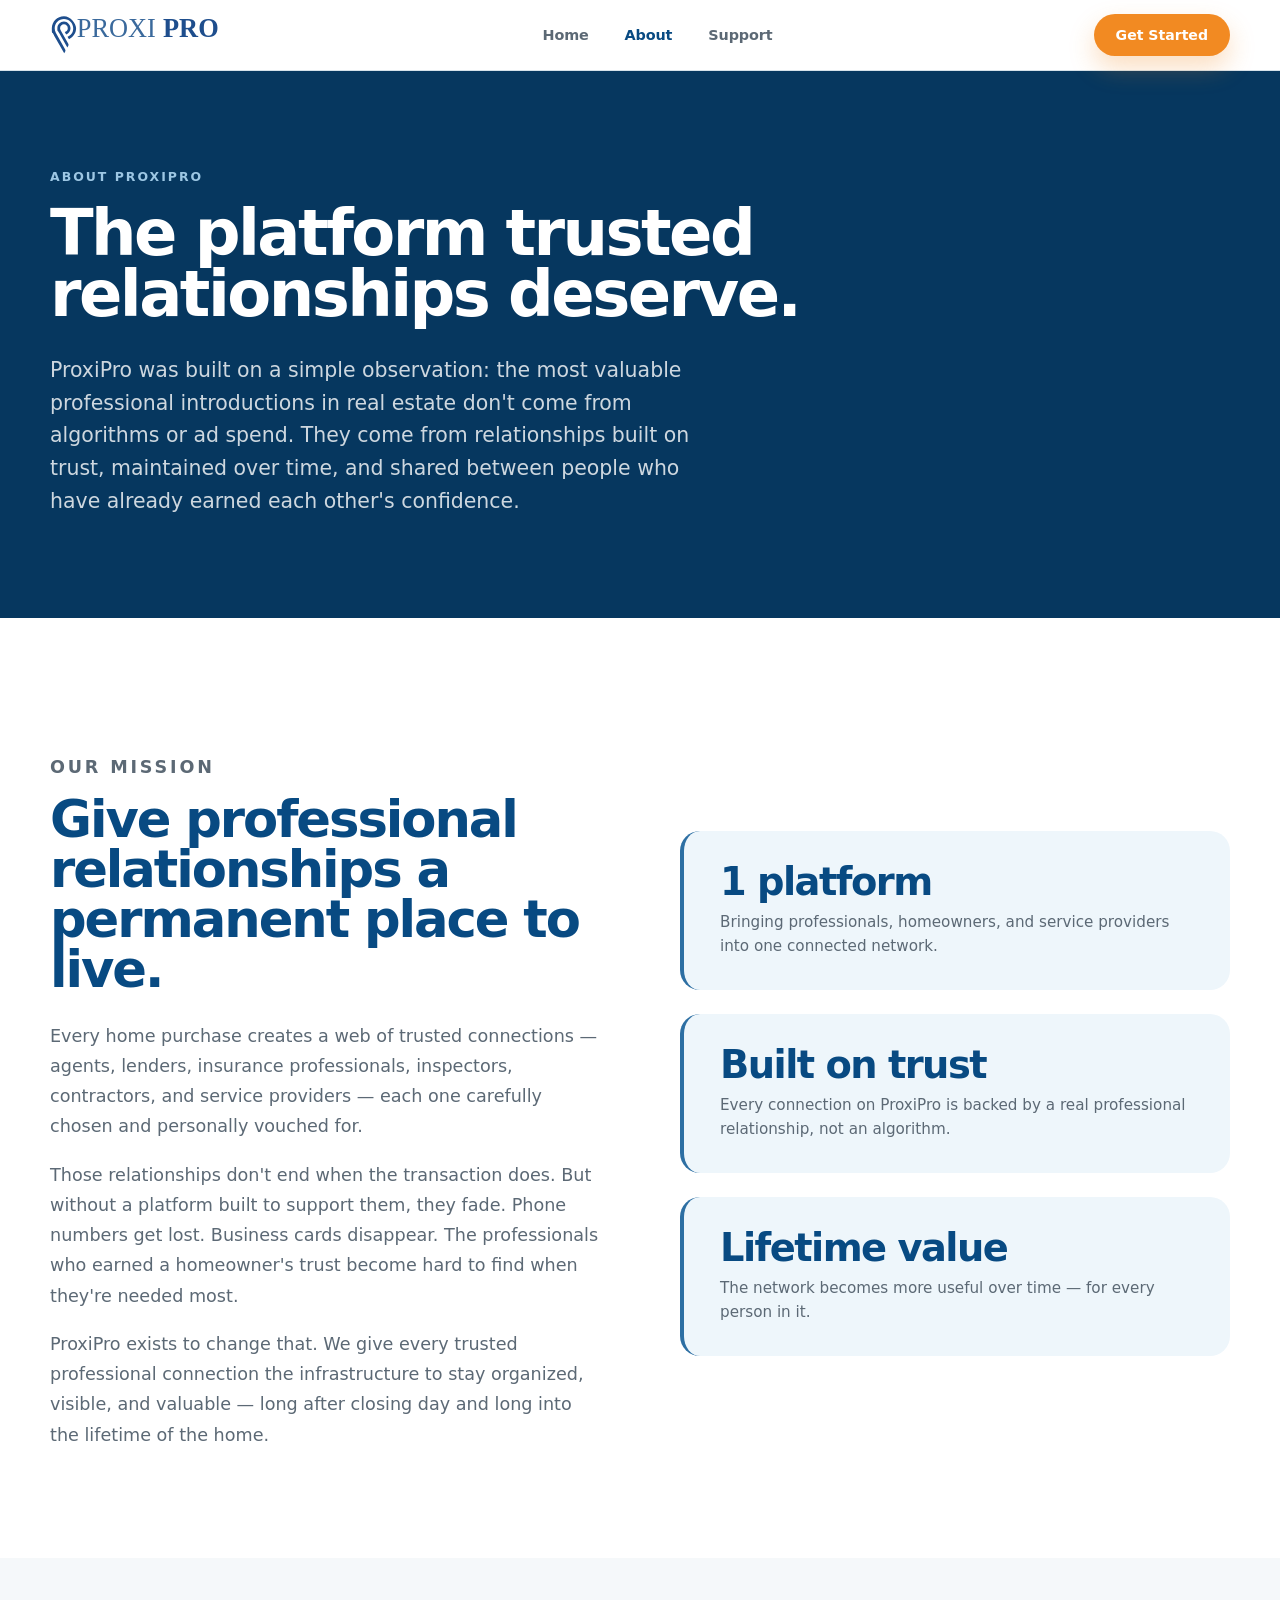
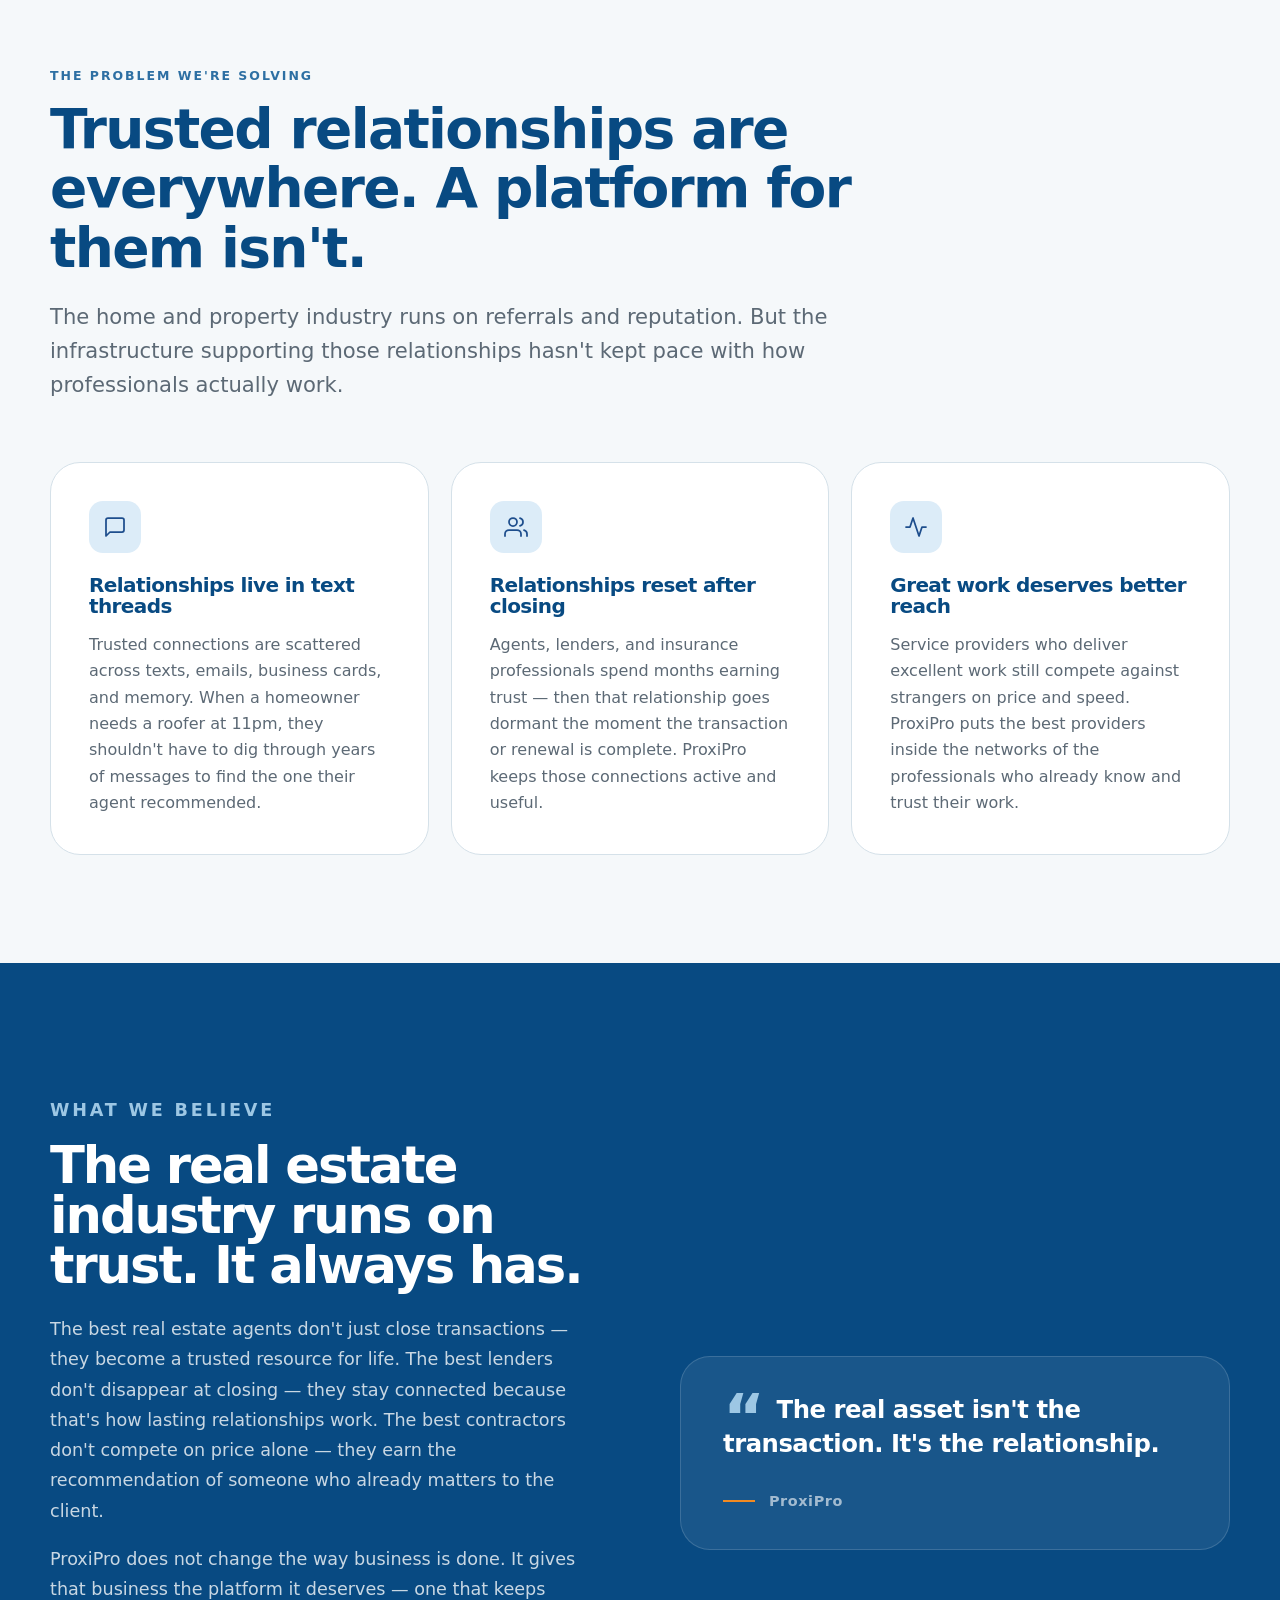
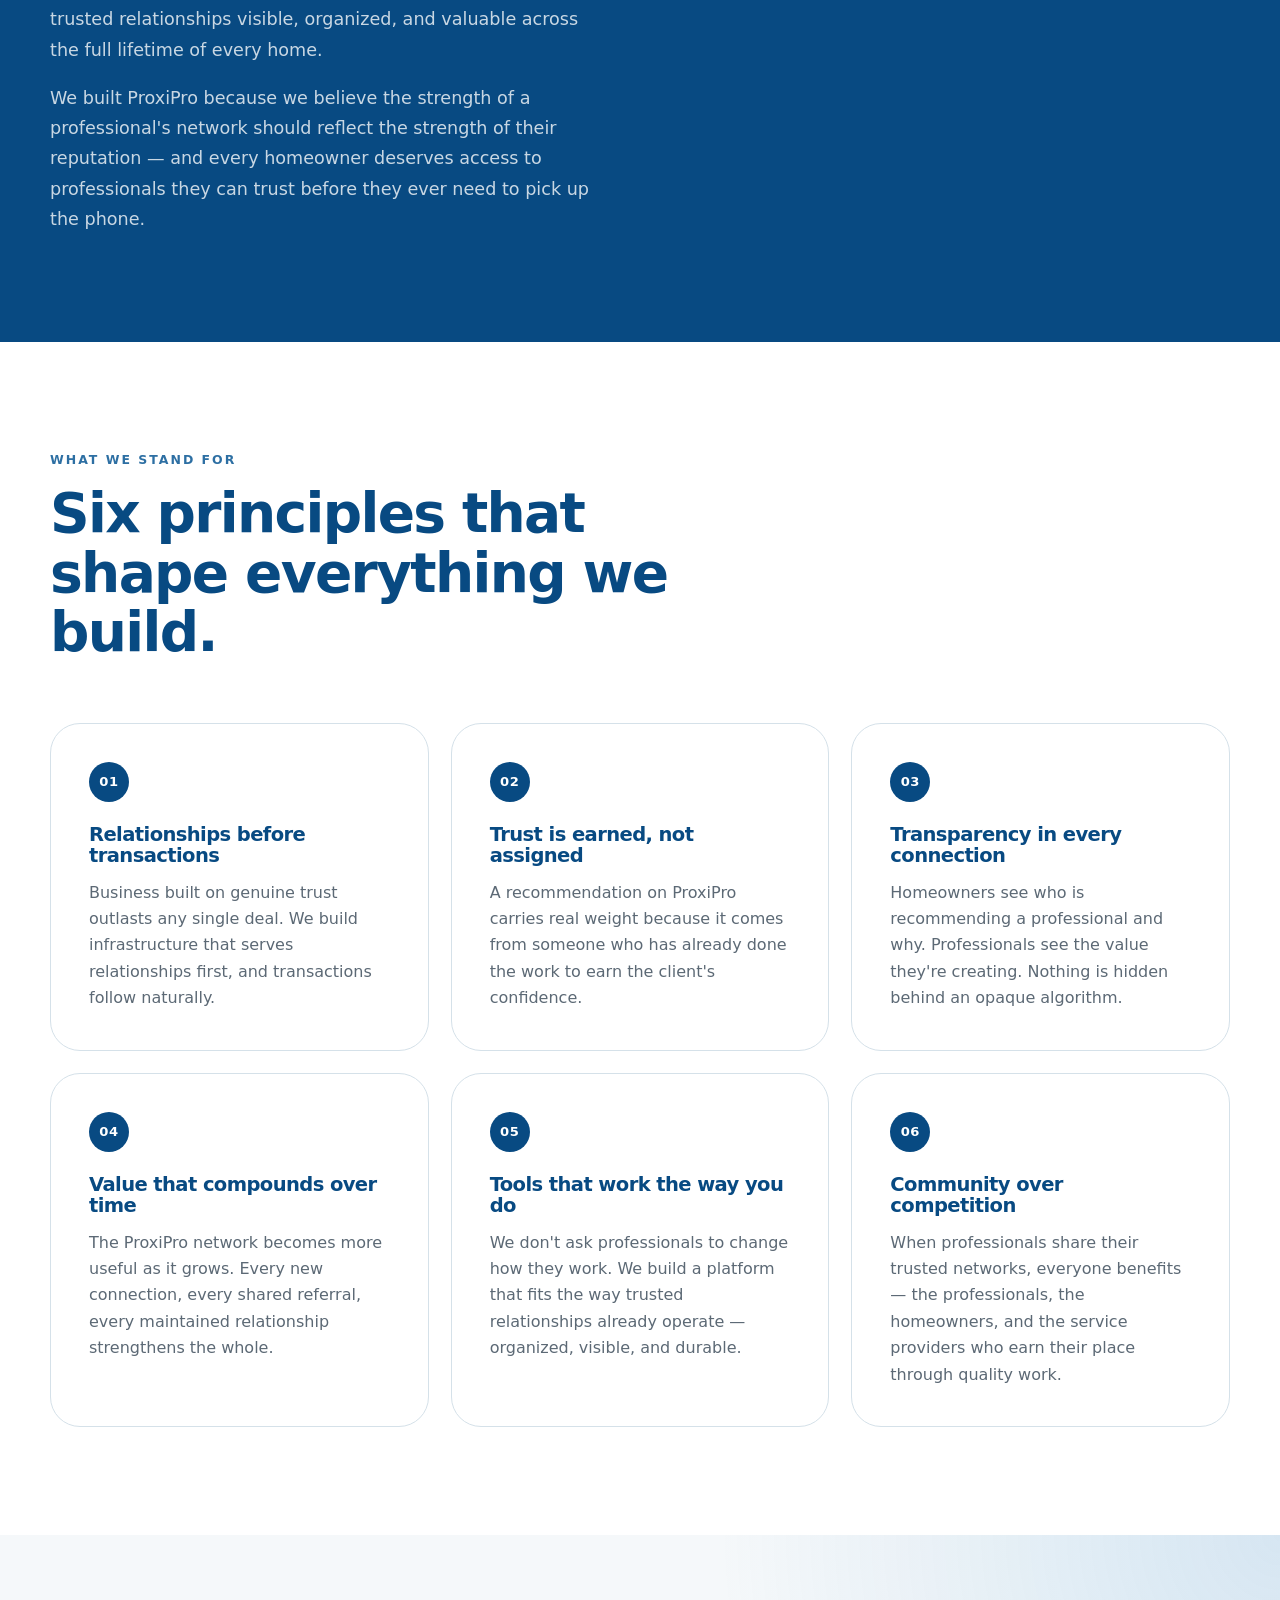
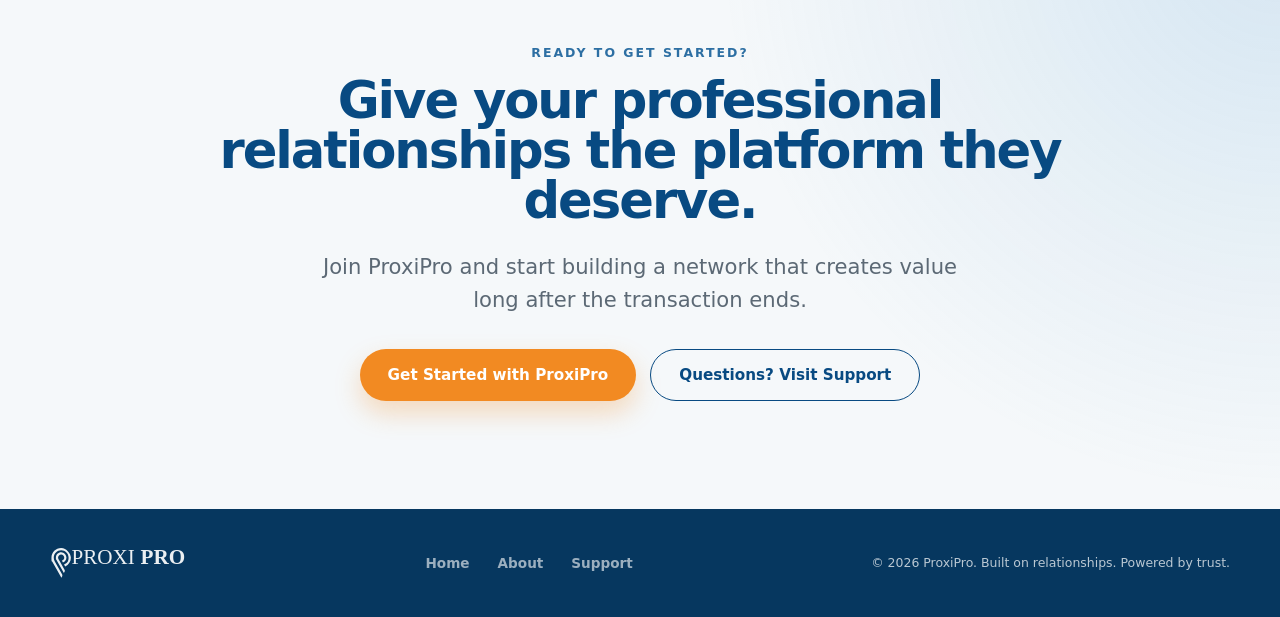
==== about.html @ 57b40416 "Fix images, icons, logo, and false attribution - Remove object-fit:contain — all screenshots now dis" ====
<!doctype html>
<html lang="en">
<head>
  <meta charset="utf-8">
  <meta name="viewport" content="width=device-width, initial-scale=1">
  <meta name="description" content="Learn about ProxiPro — who we are, why we built it, and what we believe about the way business grows through trusted relationships.">
  <title>About ProxiPro — Built on Relationships. Powered by Trust.</title>
  <link rel="stylesheet" href="styles.css">
  <style>
    /* ── About Hero ── */
    .about-hero {
      padding: 96px 0 100px;
      background: var(--navy-deep);
      color: #fff;
    }

    .about-hero .eyebrow { color: #9dc7e4; }

    .about-hero h1 {
      font-size: clamp(3rem, 5vw, 5.2rem);
      letter-spacing: -.04em;
      line-height: .96;
      max-width: 820px;
      margin-top: 16px;
    }

    .about-hero .lead {
      max-width: 680px;
      margin-top: 28px;
      color: rgba(255,255,255,.80);
      font-size: clamp(1.08rem, 1.7vw, 1.28rem);
    }

    /* ── Mission ── */
    .mission {
      padding: 108px 0;
      background: #fff;
    }

    .mission-grid {
      display: grid;
      grid-template-columns: 1fr 1fr;
      gap: 80px;
      align-items: center;
    }

    .mission-copy h2 {
      font-size: clamp(2.4rem, 4vw, 4rem);
      letter-spacing: -.04em;
      line-height: .98;
      color: var(--navy);
    }

    .mission-copy p {
      margin-top: 26px;
      color: var(--muted);
      font-size: 1.1rem;
      line-height: 1.72;
    }

    .mission-copy p + p { margin-top: 18px; }

    .mission-stats {
      display: grid;
      gap: 24px;
      padding-top: 12px;
    }

    .stat-card {
      padding: 32px 36px;
      border-radius: var(--radius-lg);
      background: var(--ice);
      border-left: 4px solid var(--blue);
    }

    .stat-card strong {
      display: block;
      font-size: clamp(2rem, 3vw, 2.8rem);
      font-weight: 900;
      letter-spacing: -.04em;
      color: var(--navy);
      line-height: 1;
    }

    .stat-card p {
      margin-top: 8px;
      color: var(--muted);
      font-size: 0.95rem;
    }

    /* ── Problem ── */
    .problem {
      padding: 108px 0;
      background: #f5f8fa;
    }

    .problem-heading {
      max-width: 860px;
      margin-bottom: 60px;
    }

    .problem-heading h2 {
      margin-top: 14px;
      color: var(--navy);
    }

    .problem-heading .lead { margin-top: 22px; }

    .problem-grid {
      display: grid;
      grid-template-columns: repeat(3, 1fr);
      gap: 22px;
    }

    .problem-card {
      padding: 38px;
      border-radius: var(--radius-xl);
      background: #fff;
      border: 1px solid var(--line);
    }

    .problem-icon {
      width: 52px;
      height: 52px;
      border-radius: 14px;
      background: var(--blue-soft);
      display: flex;
      align-items: center;
      justify-content: center;
      margin-bottom: 22px;
    }

    .problem-card h3 {
      font-size: 1.25rem;
      color: var(--navy);
    }

    .problem-card p {
      margin-top: 14px;
      color: var(--muted);
      font-size: 1rem;
      line-height: 1.65;
    }

    /* ── Story ── */
    .story {
      padding: 108px 0;
      background: var(--navy);
      color: #fff;
    }

    .story .eyebrow { color: #9dc7e4; }

    .story-grid {
      display: grid;
      grid-template-columns: 1fr 1fr;
      gap: 80px;
      align-items: center;
    }

    .story-copy h2 {
      font-size: clamp(2.4rem, 4vw, 4rem);
      letter-spacing: -.04em;
      line-height: .98;
      margin-top: 14px;
    }

    .story-copy p {
      margin-top: 24px;
      color: rgba(255,255,255,.78);
      font-size: 1.1rem;
      line-height: 1.72;
    }

    .story-copy p + p { margin-top: 18px; }

    .story-pullquote {
      padding: 36px 42px;
      border-radius: var(--radius-xl);
      background: rgba(255,255,255,.07);
      border: 1px solid rgba(255,255,255,.15);
    }

    .story-pullquote blockquote {
      margin: 0;
      font-size: clamp(1.2rem, 1.9vw, 1.55rem);
      font-weight: 700;
      line-height: 1.42;
      letter-spacing: -.02em;
      color: #fff;
    }

    .story-pullquote blockquote::before {
      content: "\201C";
      font-size: 4rem;
      line-height: 0;
      vertical-align: -1.4rem;
      color: #9dc7e4;
      margin-right: 4px;
    }

    .story-source {
      display: flex;
      align-items: center;
      gap: 14px;
      margin-top: 28px;
    }

    .story-source-line {
      width: 32px;
      height: 2px;
      background: var(--orange);
      flex-shrink: 0;
    }

    .story-source span {
      font-size: 0.9rem;
      font-weight: 700;
      color: rgba(255,255,255,.6);
      letter-spacing: .04em;
    }

    /* ── Values ── */
    .values {
      padding: 108px 0;
    }

    .values-heading {
      max-width: 700px;
      margin-bottom: 60px;
    }

    .values-heading h2 { margin-top: 14px; color: var(--navy); }

    .values-grid {
      display: grid;
      grid-template-columns: repeat(3, 1fr);
      gap: 22px;
    }

    .value-card {
      padding: 38px;
      border-radius: var(--radius-xl);
      border: 1px solid var(--line);
    }

    .value-number {
      display: inline-flex;
      align-items: center;
      justify-content: center;
      width: 40px;
      height: 40px;
      border-radius: 50%;
      background: var(--navy);
      color: #fff;
      font-size: 0.82rem;
      font-weight: 900;
      letter-spacing: .04em;
      margin-bottom: 22px;
    }

    .value-card h3 {
      font-size: 1.22rem;
      color: var(--navy);
    }

    .value-card p {
      margin-top: 14px;
      color: var(--muted);
      font-size: 1rem;
      line-height: 1.65;
    }

    /* ── Final CTA ── */
    .about-cta {
      padding: 108px 0;
      text-align: center;
      background:
        radial-gradient(circle at top right, rgba(73,149,205,.18), transparent 40%),
        #f5f8fa;
    }

    .about-cta h2 {
      max-width: 900px;
      margin-inline: auto;
      color: var(--navy);
      font-size: clamp(2.6rem, 4vw, 4rem);
      letter-spacing: -.04em;
      line-height: .98;
    }

    .about-cta .lead {
      max-width: 660px;
      margin: 24px auto 0;
    }

    .about-cta .hero-actions { justify-content: center; margin-top: 32px; }

    /* ── Responsive ── */
    @media (max-width: 860px) {
      .mission-grid { grid-template-columns: 1fr; gap: 50px; }
      .story-grid { grid-template-columns: 1fr; gap: 50px; }
      .problem-grid { grid-template-columns: 1fr; }
      .values-grid { grid-template-columns: 1fr 1fr; }
    }

    @media (max-width: 640px) {
      .about-hero { padding: 64px 0 72px; }
      .mission { padding: 64px 0; }
      .problem { padding: 64px 0; }
      .story { padding: 64px 0; }
      .values { padding: 64px 0; }
      .about-cta { padding: 64px 0; }
      .values-grid { grid-template-columns: 1fr; }
      .problem-card { padding: 28px; }
      .value-card { padding: 28px; }
    }
  </style>
</head>

<body>

<nav class="nav">
  <div class="nav-inner">
    <a class="nav-logo" href="/">
      <img src="assets/ProxiProLogo.svg" alt="ProxiPro">
    </a>
    <ul class="nav-links">
      <li><a href="/">Home</a></li>
      <li><a href="/about" class="active">About</a></li>
      <li><a href="/support">Support</a></li>
    </ul>
    <a class="button button-primary nav-cta" href="/get-started">Get Started</a>
    <button class="nav-toggle" aria-label="Open navigation menu" onclick="toggleNav()">
      <svg width="24" height="24" viewBox="0 0 24 24" fill="none" stroke="currentColor" stroke-width="2.5" stroke-linecap="round">
        <line x1="3" y1="6" x2="21" y2="6"/>
        <line x1="3" y1="12" x2="21" y2="12"/>
        <line x1="3" y1="18" x2="21" y2="18"/>
      </svg>
    </button>
  </div>
  <div class="nav-mobile" id="navMobile">
    <a href="/">Home</a>
    <a href="/about">About</a>
    <a href="/support">Support</a>
    <a class="button button-primary" href="/get-started">Get Started</a>
  </div>
</nav>

<main>

  <section class="about-hero">
    <div class="container">
      <p class="eyebrow">About ProxiPro</p>
      <h1>The platform trusted relationships deserve.</h1>
      <p class="lead">
        ProxiPro was built on a simple observation: the most valuable professional introductions in real estate don't come from algorithms or ad spend. They come from relationships built on trust, maintained over time, and shared between people who have already earned each other's confidence.
      </p>
    </div>
  </section>

  <section class="mission">
    <div class="container">
      <div class="mission-grid">
        <div class="mission-copy">
          <p class="eyebrow">Our Mission</p>
          <h2>Give professional relationships a permanent place to live.</h2>
          <p>
            Every home purchase creates a web of trusted connections — agents, lenders, insurance professionals, inspectors, contractors, and service providers — each one carefully chosen and personally vouched for.
          </p>
          <p>
            Those relationships don't end when the transaction does. But without a platform built to support them, they fade. Phone numbers get lost. Business cards disappear. The professionals who earned a homeowner's trust become hard to find when they're needed most.
          </p>
          <p>
            ProxiPro exists to change that. We give every trusted professional connection the infrastructure to stay organized, visible, and valuable — long after closing day and long into the lifetime of the home.
          </p>
        </div>

        <div class="mission-stats">
          <div class="stat-card">
            <strong>1 platform</strong>
            <p>Bringing professionals, homeowners, and service providers into one connected network.</p>
          </div>
          <div class="stat-card">
            <strong>Built on trust</strong>
            <p>Every connection on ProxiPro is backed by a real professional relationship, not an algorithm.</p>
          </div>
          <div class="stat-card">
            <strong>Lifetime value</strong>
            <p>The network becomes more useful over time — for every person in it.</p>
          </div>
        </div>
      </div>
    </div>
  </section>

  <section class="problem">
    <div class="container">
      <div class="problem-heading">
        <p class="eyebrow">The Problem We're Solving</p>
        <h2>Trusted relationships are everywhere. A platform for them isn't.</h2>
        <p class="lead">
          The home and property industry runs on referrals and reputation. But the infrastructure supporting those relationships hasn't kept pace with how professionals actually work.
        </p>
      </div>

      <div class="problem-grid">
        <div class="problem-card">
          <div class="problem-icon">
            <svg width="24" height="24" viewBox="0 0 24 24" fill="none" stroke="#1e4e8d" stroke-width="1.75" stroke-linecap="round" stroke-linejoin="round"><path d="M21 15a2 2 0 0 1-2 2H7l-4 4V5a2 2 0 0 1 2-2h14a2 2 0 0 1 2 2z"/></svg>
          </div>
          <h3>Relationships live in text threads</h3>
          <p>
            Trusted connections are scattered across texts, emails, business cards, and memory. When a homeowner needs a roofer at 11pm, they shouldn't have to dig through years of messages to find the one their agent recommended.
          </p>
        </div>

        <div class="problem-card">
          <div class="problem-icon">
            <svg width="24" height="24" viewBox="0 0 24 24" fill="none" stroke="#1e4e8d" stroke-width="1.75" stroke-linecap="round" stroke-linejoin="round"><path d="M17 21v-2a4 4 0 0 0-4-4H5a4 4 0 0 0-4 4v2"/><circle cx="9" cy="7" r="4"/><path d="M23 21v-2a4 4 0 0 0-3-3.87"/><path d="M16 3.13a4 4 0 0 1 0 7.75"/></svg>
          </div>
          <h3>Relationships reset after closing</h3>
          <p>
            Agents, lenders, and insurance professionals spend months earning trust — then that relationship goes dormant the moment the transaction or renewal is complete. ProxiPro keeps those connections active and useful.
          </p>
        </div>

        <div class="problem-card">
          <div class="problem-icon">
            <svg width="24" height="24" viewBox="0 0 24 24" fill="none" stroke="#1e4e8d" stroke-width="1.75" stroke-linecap="round" stroke-linejoin="round"><polyline points="22 12 18 12 15 21 9 3 6 12 2 12"/></svg>
          </div>
          <h3>Great work deserves better reach</h3>
          <p>
            Service providers who deliver excellent work still compete against strangers on price and speed. ProxiPro puts the best providers inside the networks of the professionals who already know and trust their work.
          </p>
        </div>
      </div>
    </div>
  </section>

  <section class="story">
    <div class="container">
      <div class="story-grid">
        <div class="story-copy">
          <p class="eyebrow">What We Believe</p>
          <h2>The real estate industry runs on trust. It always has.</h2>
          <p>
            The best real estate agents don't just close transactions — they become a trusted resource for life. The best lenders don't disappear at closing — they stay connected because that's how lasting relationships work. The best contractors don't compete on price alone — they earn the recommendation of someone who already matters to the client.
          </p>
          <p>
            ProxiPro does not change the way business is done. It gives that business the platform it deserves — one that keeps trusted relationships visible, organized, and valuable across the full lifetime of every home.
          </p>
          <p>
            We built ProxiPro because we believe the strength of a professional's network should reflect the strength of their reputation — and every homeowner deserves access to professionals they can trust before they ever need to pick up the phone.
          </p>
        </div>

        <div class="story-pullquote">
          <blockquote>
            The real asset isn't the transaction. It's the relationship.
          </blockquote>
          <div class="story-source">
            <div class="story-source-line"></div>
            <span>ProxiPro</span>
          </div>
        </div>
      </div>
    </div>
  </section>

  <section class="values">
    <div class="container">
      <div class="values-heading">
        <p class="eyebrow">What We Stand For</p>
        <h2>Six principles that shape everything we build.</h2>
      </div>

      <div class="values-grid">
        <div class="value-card">
          <div class="value-number">01</div>
          <h3>Relationships before transactions</h3>
          <p>Business built on genuine trust outlasts any single deal. We build infrastructure that serves relationships first, and transactions follow naturally.</p>
        </div>

        <div class="value-card">
          <div class="value-number">02</div>
          <h3>Trust is earned, not assigned</h3>
          <p>A recommendation on ProxiPro carries real weight because it comes from someone who has already done the work to earn the client's confidence.</p>
        </div>

        <div class="value-card">
          <div class="value-number">03</div>
          <h3>Transparency in every connection</h3>
          <p>Homeowners see who is recommending a professional and why. Professionals see the value they're creating. Nothing is hidden behind an opaque algorithm.</p>
        </div>

        <div class="value-card">
          <div class="value-number">04</div>
          <h3>Value that compounds over time</h3>
          <p>The ProxiPro network becomes more useful as it grows. Every new connection, every shared referral, every maintained relationship strengthens the whole.</p>
        </div>

        <div class="value-card">
          <div class="value-number">05</div>
          <h3>Tools that work the way you do</h3>
          <p>We don't ask professionals to change how they work. We build a platform that fits the way trusted relationships already operate — organized, visible, and durable.</p>
        </div>

        <div class="value-card">
          <div class="value-number">06</div>
          <h3>Community over competition</h3>
          <p>When professionals share their trusted networks, everyone benefits — the professionals, the homeowners, and the service providers who earn their place through quality work.</p>
        </div>
      </div>
    </div>
  </section>

  <section class="about-cta">
    <div class="container">
      <p class="eyebrow">Ready to get started?</p>
      <h2>Give your professional relationships the platform they deserve.</h2>
      <p class="lead">
        Join ProxiPro and start building a network that creates value long after the transaction ends.
      </p>
      <div class="hero-actions">
        <a class="button button-primary" href="/get-started">Get Started with ProxiPro</a>
        <a class="button button-ghost" href="/support">Questions? Visit Support</a>
      </div>
    </div>
  </section>

</main>

<footer class="footer">
  <div class="container footer-inner">
    <img class="footer-logo" src="assets/ProxiProLogo.svg" alt="ProxiPro">
    <ul class="footer-links">
      <li><a href="/">Home</a></li>
      <li><a href="/about">About</a></li>
      <li><a href="/support">Support</a></li>
    </ul>
    <small>© 2026 ProxiPro. Built on relationships. Powered by trust.</small>
  </div>
</footer>

<script>
  function toggleNav() {
    document.getElementById('navMobile').classList.toggle('open');
  }
</script>

</body>
</html>
---- styles.css ----
:root {
  --navy: #084a82;
  --navy-deep: #06375f;
  --blue: #2d6fa3;
  --blue-soft: #dcecf8;
  --ice: #eef6fb;
  --ink: #16222d;
  --muted: #5c6975;
  --line: #d5e1e9;
  --white: #ffffff;
  --orange: #f28a22;
  --shadow: 0 22px 60px rgba(8, 57, 95, 0.16);
  --radius-xl: 30px;
  --radius-lg: 20px;
  --max: 1180px;
}

* { box-sizing: border-box; }

html { scroll-behavior: smooth; }

body {
  margin: 0;
  color: var(--ink);
  background: var(--white);
  font-family: Inter, ui-sans-serif, system-ui, -apple-system, BlinkMacSystemFont, "Segoe UI", sans-serif;
  line-height: 1.6;
}

img { display: block; max-width: 100%; }

a { color: inherit; text-decoration: none; }

.container {
  width: min(calc(100% - 40px), var(--max));
  margin-inline: auto;
}

.eyebrow {
  margin: 0 0 12px;
  color: var(--blue);
  font-size: .78rem;
  font-weight: 800;
  letter-spacing: .16em;
  text-transform: uppercase;
}

h1, h2, h3 {
  margin: 0;
  line-height: 1.08;
  letter-spacing: -.03em;
}

h1 { font-size: clamp(3rem, 6vw, 6rem); }
h2 { font-size: clamp(2.2rem, 4.3vw, 4.2rem); }
h3 { font-size: clamp(1.45rem, 2.3vw, 2rem); }

p { margin: 0; }

.lead {
  color: var(--muted);
  font-size: clamp(1.08rem, 1.7vw, 1.32rem);
}

/* ── Buttons ── */
.button {
  display: inline-flex;
  align-items: center;
  justify-content: center;
  min-height: 52px;
  padding: 0 28px;
  border-radius: 999px;
  font-weight: 800;
  font-size: 0.95rem;
  transition: transform 160ms ease, box-shadow 160ms ease;
  cursor: pointer;
  border: none;
}

.button:hover { transform: translateY(-2px); }

.button-primary {
  color: #fff;
  background: var(--orange);
  box-shadow: 0 12px 26px rgba(242,138,34,.28);
}

.button-primary:hover {
  box-shadow: 0 16px 32px rgba(242,138,34,.36);
}

.button-outline {
  color: #fff;
  border: 1px solid rgba(255,255,255,.45);
  background: rgba(255,255,255,.10);
  backdrop-filter: blur(6px);
}

.button-outline:hover {
  border-color: var(--orange);
  background: var(--orange);
  box-shadow: 0 12px 26px rgba(242,138,34,.28);
}

.button-ghost {
  color: var(--navy);
  border: 1.5px solid var(--navy);
  background: transparent;
}

.button-ghost:hover {
  background: var(--navy);
  color: #fff;
}

/* ── Nav ── */
.nav {
  position: sticky;
  top: 0;
  z-index: 200;
  background: rgba(255, 255, 255, 0.97);
  backdrop-filter: blur(10px);
  -webkit-backdrop-filter: blur(10px);
  border-bottom: 1px solid var(--line);
}

.nav-inner {
  display: flex;
  align-items: center;
  justify-content: space-between;
  height: 70px;
  width: min(calc(100% - 40px), var(--max));
  margin-inline: auto;
}

.nav-logo img {
  height: 40px;
  width: auto;
  min-width: 160px;
}

.nav-links {
  display: flex;
  align-items: center;
  gap: 36px;
  list-style: none;
  margin: 0;
  padding: 0;
}

.nav-links a {
  font-weight: 700;
  font-size: 0.9rem;
  color: var(--muted);
  letter-spacing: -0.01em;
  transition: color 0.15s;
}

.nav-links a:hover,
.nav-links a.active {
  color: var(--navy);
}

.nav-cta {
  min-height: 42px;
  padding: 0 22px;
  font-size: 0.88rem;
}

.nav-toggle {
  display: none;
  background: none;
  border: none;
  cursor: pointer;
  padding: 8px;
  color: var(--ink);
}

.nav-toggle svg { display: block; }

.nav-mobile {
  display: none;
  flex-direction: column;
  gap: 0;
  background: #fff;
  border-top: 1px solid var(--line);
  padding: 8px 0 16px;
}

.nav-mobile.open { display: flex; }

.nav-mobile a {
  padding: 13px 20px;
  font-weight: 700;
  font-size: 1rem;
  color: var(--ink);
  border-bottom: 1px solid var(--line);
}

.nav-mobile a:last-child { border-bottom: 0; }

.nav-mobile .button {
  margin: 12px 20px 0;
  min-height: 48px;
}

/* ── Footer ── */
.footer {
  padding: 38px 0;
  color: rgba(255,255,255,.72);
  background: var(--navy-deep);
}

.footer-inner {
  display: flex;
  align-items: center;
  justify-content: space-between;
  gap: 30px;
}

.footer-logo {
  height: 32px;
  width: auto;
  filter: brightness(0) invert(1);
  opacity: .92;
}

.footer-links {
  display: flex;
  gap: 28px;
  list-style: none;
  margin: 0;
  padding: 0;
}

.footer-links a {
  font-size: 0.85rem;
  font-weight: 600;
  color: rgba(255,255,255,.6);
  transition: color 0.15s;
}

.footer-links a:hover { color: #fff; }

.footer small { font-size: .78rem; }

/* ── Hero actions ── */
.hero-actions {
  display: flex;
  flex-wrap: wrap;
  gap: 14px;
  margin-top: 32px;
}

/* ── Responsive ── */
@media (max-width: 720px) {
  .nav-links,
  .nav-cta { display: none; }
  .nav-toggle { display: block; }

  .footer-inner {
    flex-direction: column;
    align-items: flex-start;
    gap: 18px;
  }

  .footer-links { flex-wrap: wrap; gap: 16px; }
}

@media (max-width: 640px) {
  .container { width: min(calc(100% - 28px), var(--max)); }
}
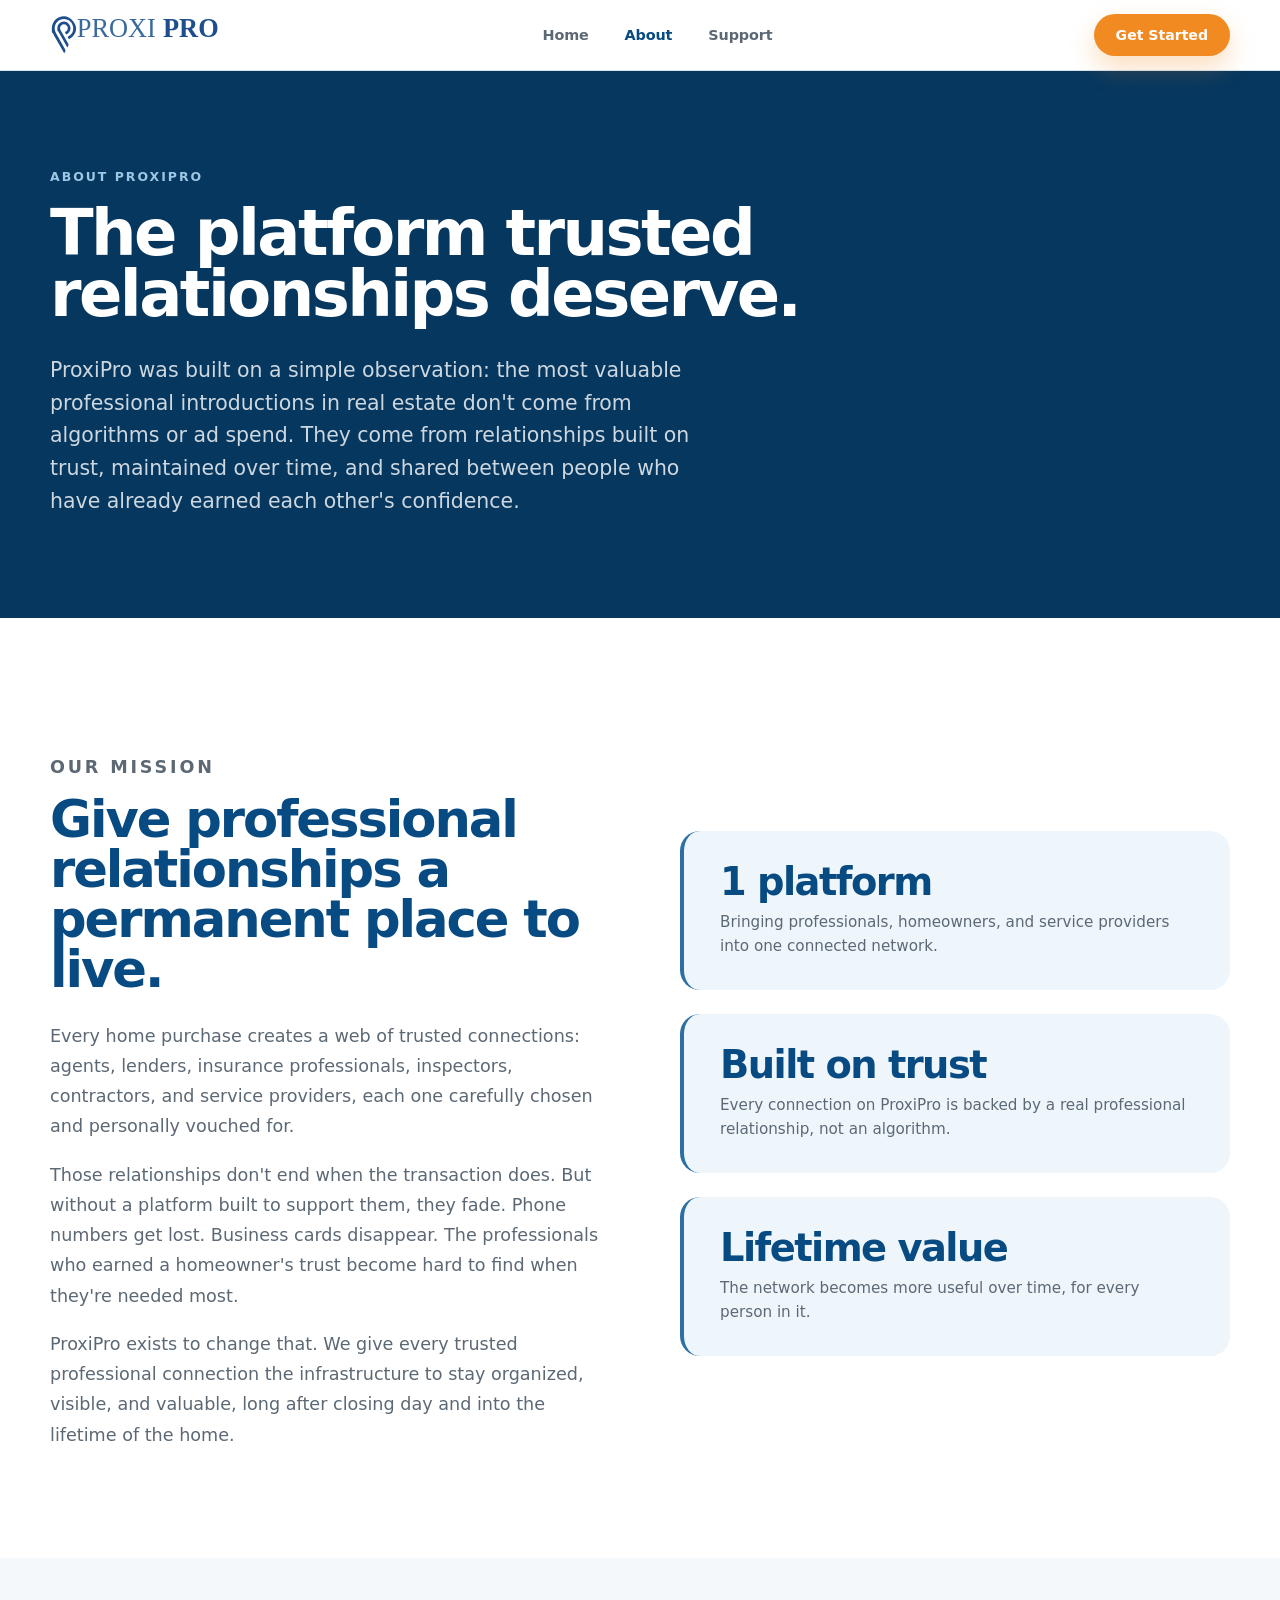
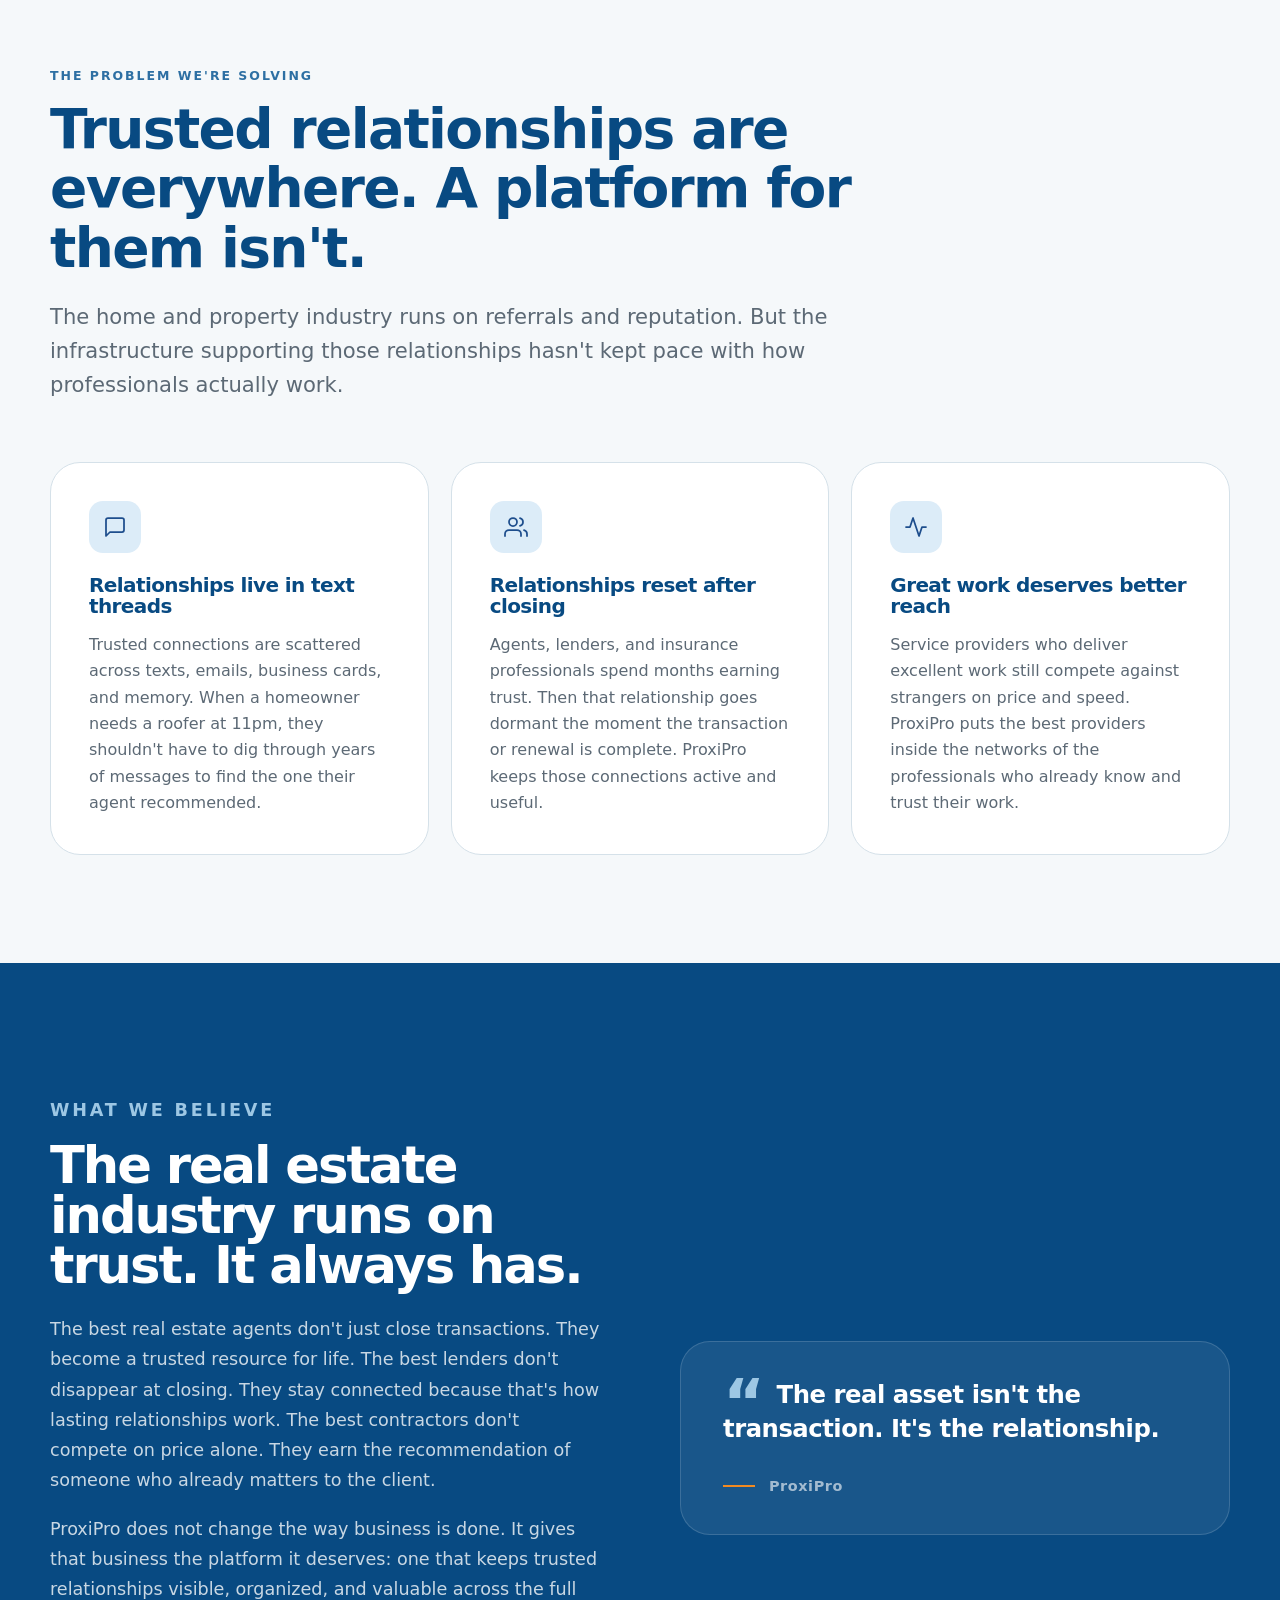
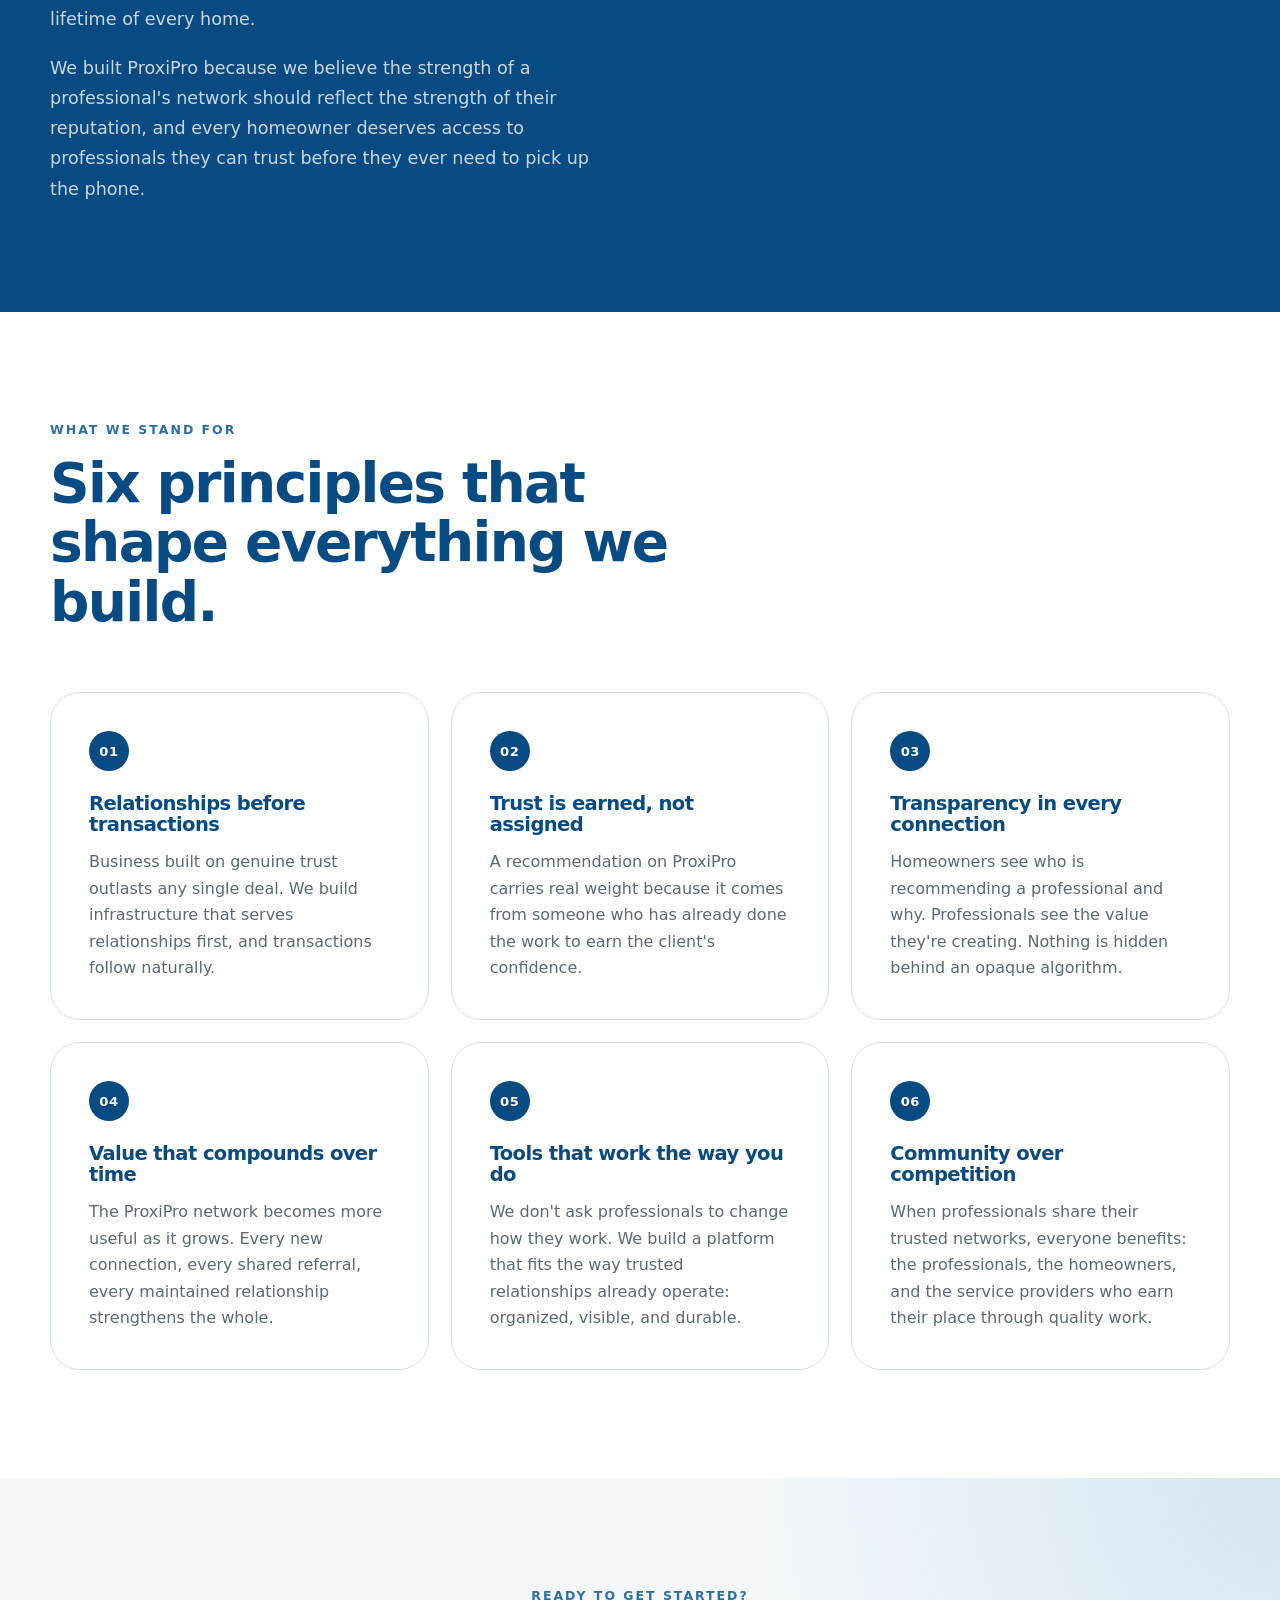
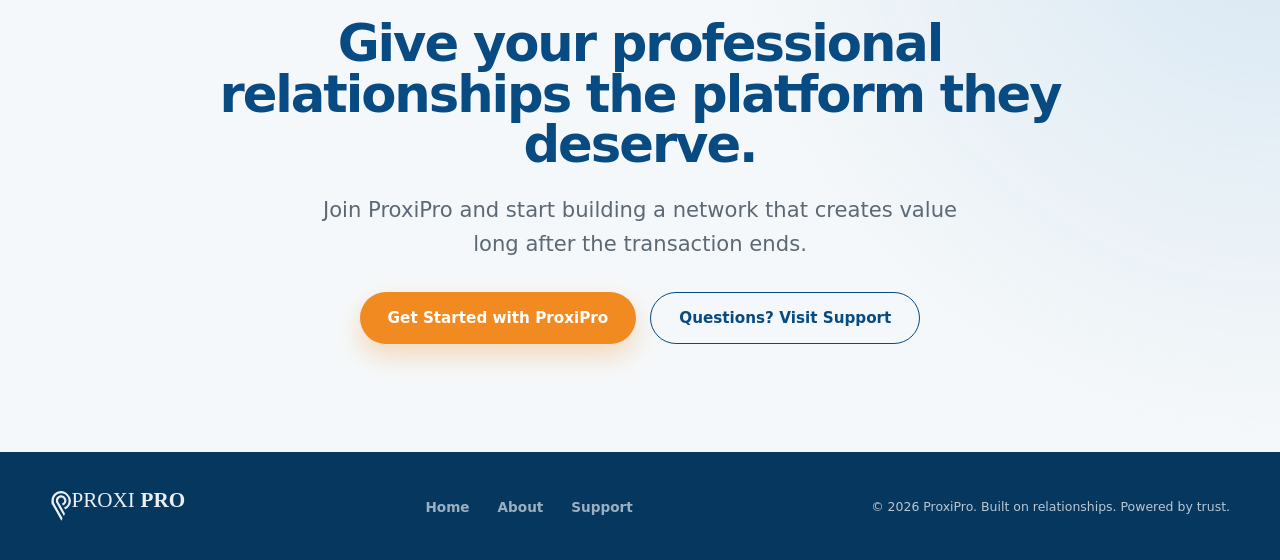
==== commit 39dd0ad5: "Remove all em dashes from body text; use natural punctuation Replaced em dashes with commas, colons," ====
--- a/about.html
+++ b/about.html
@@ -3,7 +3,7 @@
 <head>
   <meta charset="utf-8">
   <meta name="viewport" content="width=device-width, initial-scale=1">
-  <meta name="description" content="Learn about ProxiPro — who we are, why we built it, and what we believe about the way business grows through trusted relationships.">
+  <meta name="description" content="Learn about ProxiPro: who we are, why we built it, and what we believe about the way business grows through trusted relationships.">
   <title>About ProxiPro — Built on Relationships. Powered by Trust.</title>
   <link rel="stylesheet" href="styles.css">
   <style>
@@ -366,13 +366,13 @@
           <p class="eyebrow">Our Mission</p>
           <h2>Give professional relationships a permanent place to live.</h2>
           <p>
-            Every home purchase creates a web of trusted connections — agents, lenders, insurance professionals, inspectors, contractors, and service providers — each one carefully chosen and personally vouched for.
+            Every home purchase creates a web of trusted connections: agents, lenders, insurance professionals, inspectors, contractors, and service providers, each one carefully chosen and personally vouched for.
           </p>
           <p>
             Those relationships don't end when the transaction does. But without a platform built to support them, they fade. Phone numbers get lost. Business cards disappear. The professionals who earned a homeowner's trust become hard to find when they're needed most.
           </p>
           <p>
-            ProxiPro exists to change that. We give every trusted professional connection the infrastructure to stay organized, visible, and valuable — long after closing day and long into the lifetime of the home.
+            ProxiPro exists to change that. We give every trusted professional connection the infrastructure to stay organized, visible, and valuable, long after closing day and into the lifetime of the home.
           </p>
         </div>
 
@@ -387,7 +387,7 @@
           </div>
           <div class="stat-card">
             <strong>Lifetime value</strong>
-            <p>The network becomes more useful over time — for every person in it.</p>
+            <p>The network becomes more useful over time, for every person in it.</p>
           </div>
         </div>
       </div>
@@ -421,7 +421,7 @@
           </div>
           <h3>Relationships reset after closing</h3>
           <p>
-            Agents, lenders, and insurance professionals spend months earning trust — then that relationship goes dormant the moment the transaction or renewal is complete. ProxiPro keeps those connections active and useful.
+            Agents, lenders, and insurance professionals spend months earning trust. Then that relationship goes dormant the moment the transaction or renewal is complete. ProxiPro keeps those connections active and useful.
           </p>
         </div>
 
@@ -445,13 +445,13 @@
           <p class="eyebrow">What We Believe</p>
           <h2>The real estate industry runs on trust. It always has.</h2>
           <p>
-            The best real estate agents don't just close transactions — they become a trusted resource for life. The best lenders don't disappear at closing — they stay connected because that's how lasting relationships work. The best contractors don't compete on price alone — they earn the recommendation of someone who already matters to the client.
-          </p>
-          <p>
-            ProxiPro does not change the way business is done. It gives that business the platform it deserves — one that keeps trusted relationships visible, organized, and valuable across the full lifetime of every home.
-          </p>
-          <p>
-            We built ProxiPro because we believe the strength of a professional's network should reflect the strength of their reputation — and every homeowner deserves access to professionals they can trust before they ever need to pick up the phone.
+            The best real estate agents don't just close transactions. They become a trusted resource for life. The best lenders don't disappear at closing. They stay connected because that's how lasting relationships work. The best contractors don't compete on price alone. They earn the recommendation of someone who already matters to the client.
+          </p>
+          <p>
+            ProxiPro does not change the way business is done. It gives that business the platform it deserves: one that keeps trusted relationships visible, organized, and valuable across the full lifetime of every home.
+          </p>
+          <p>
+            We built ProxiPro because we believe the strength of a professional's network should reflect the strength of their reputation, and every homeowner deserves access to professionals they can trust before they ever need to pick up the phone.
           </p>
         </div>
 
@@ -503,13 +503,13 @@
         <div class="value-card">
           <div class="value-number">05</div>
           <h3>Tools that work the way you do</h3>
-          <p>We don't ask professionals to change how they work. We build a platform that fits the way trusted relationships already operate — organized, visible, and durable.</p>
+          <p>We don't ask professionals to change how they work. We build a platform that fits the way trusted relationships already operate: organized, visible, and durable.</p>
         </div>
 
         <div class="value-card">
           <div class="value-number">06</div>
           <h3>Community over competition</h3>
-          <p>When professionals share their trusted networks, everyone benefits — the professionals, the homeowners, and the service providers who earn their place through quality work.</p>
+          <p>When professionals share their trusted networks, everyone benefits: the professionals, the homeowners, and the service providers who earn their place through quality work.</p>
         </div>
       </div>
     </div>
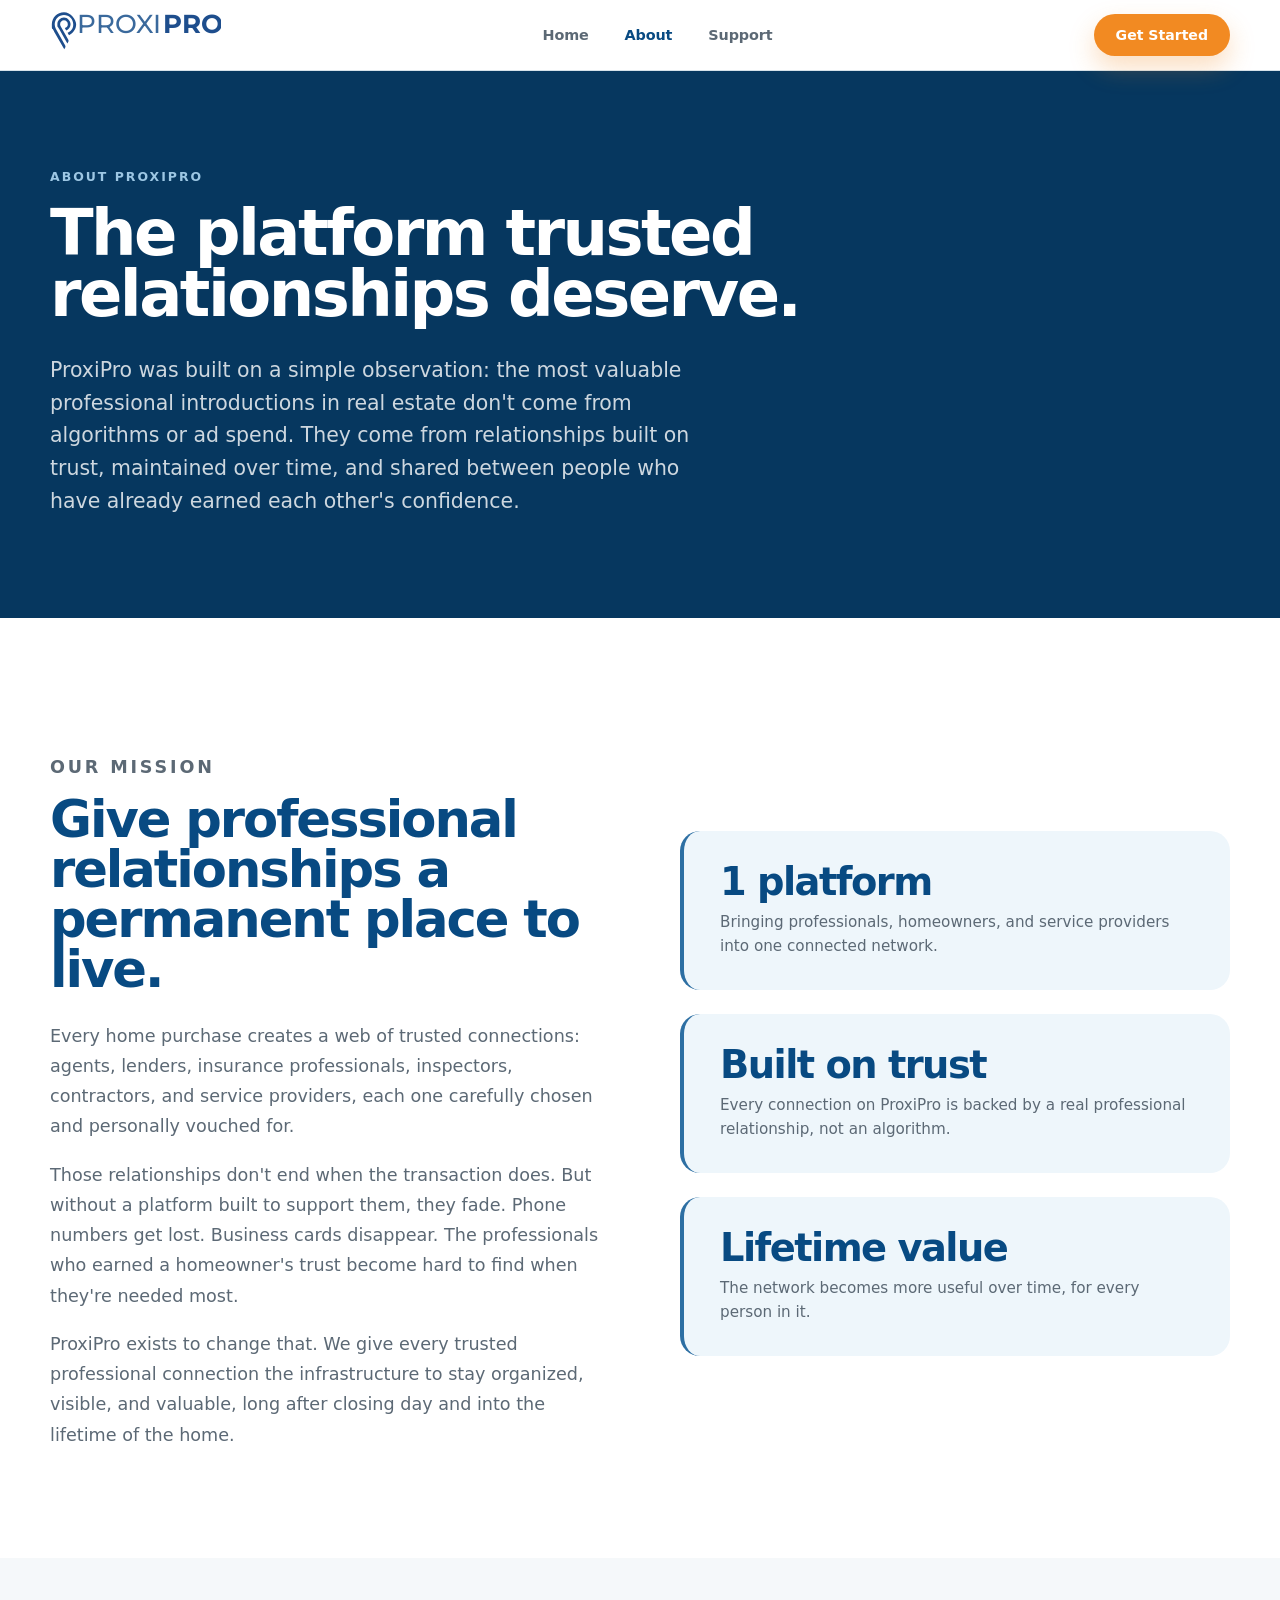
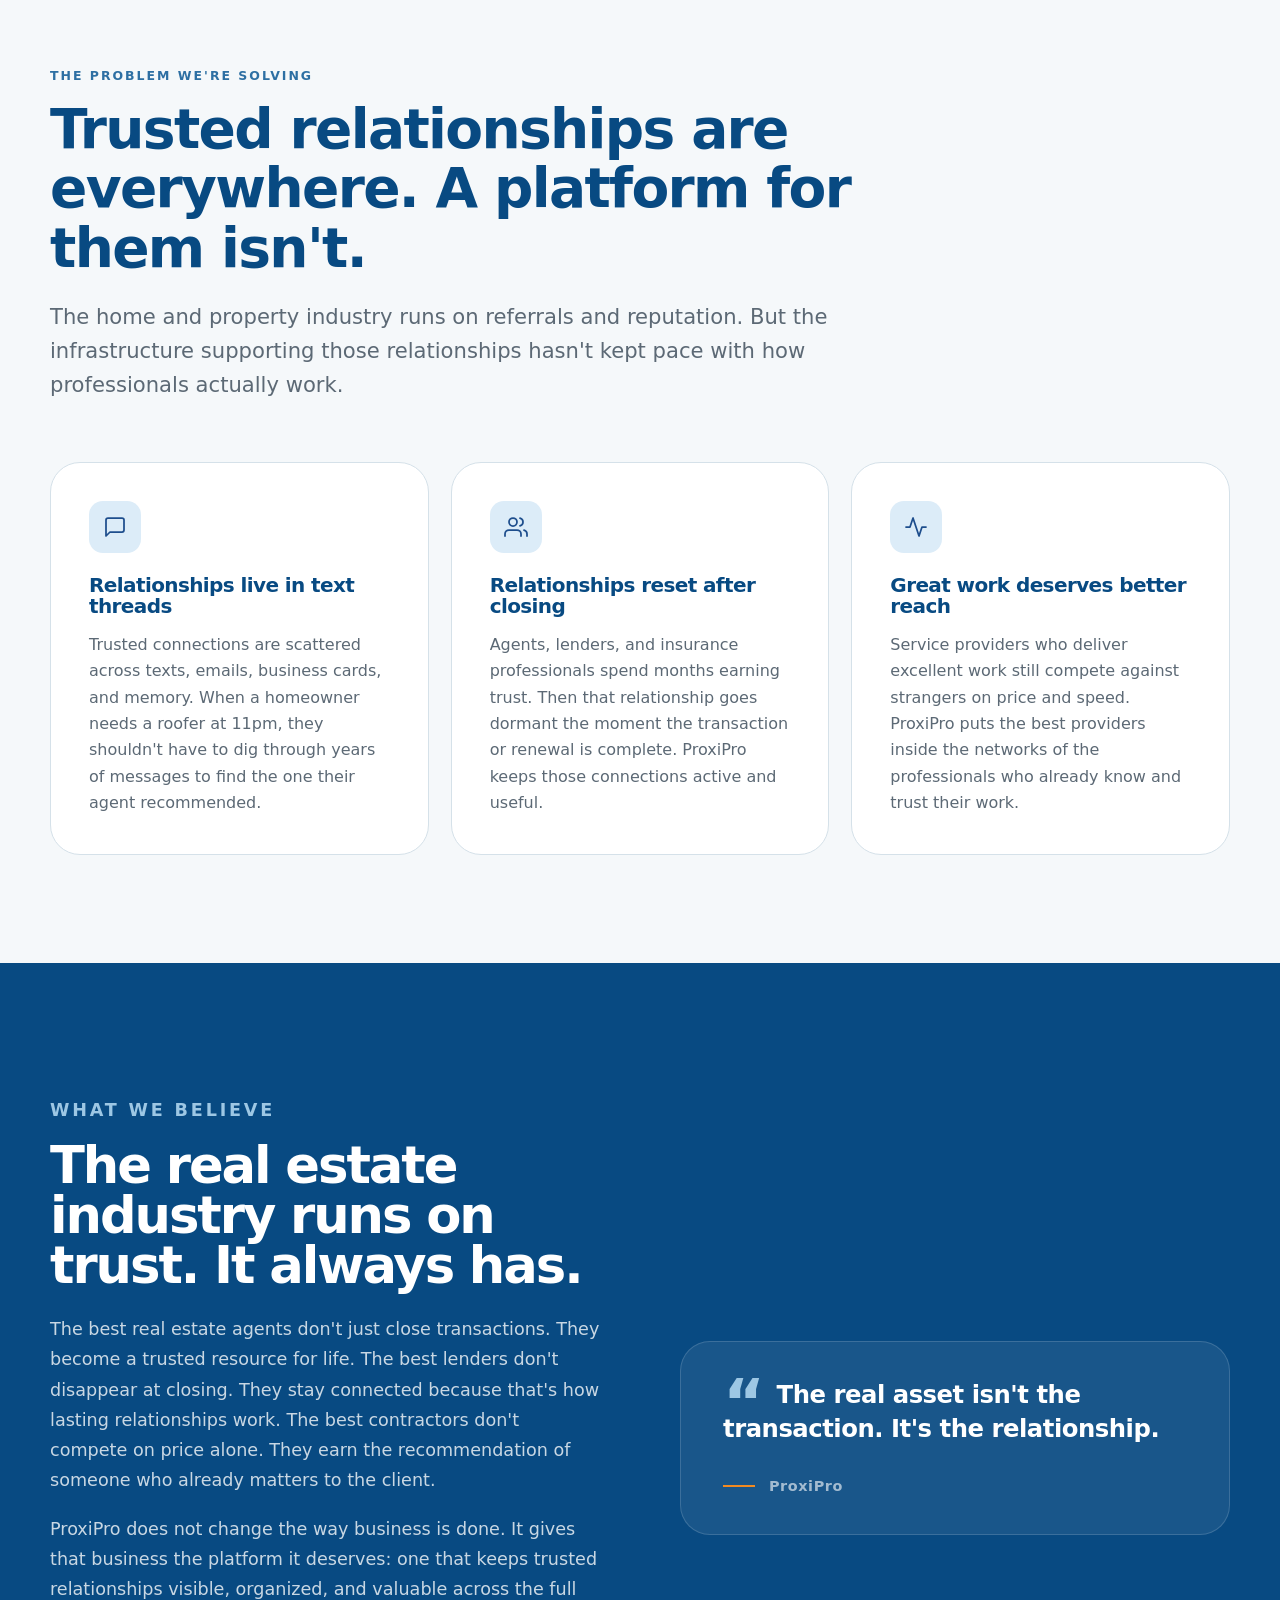
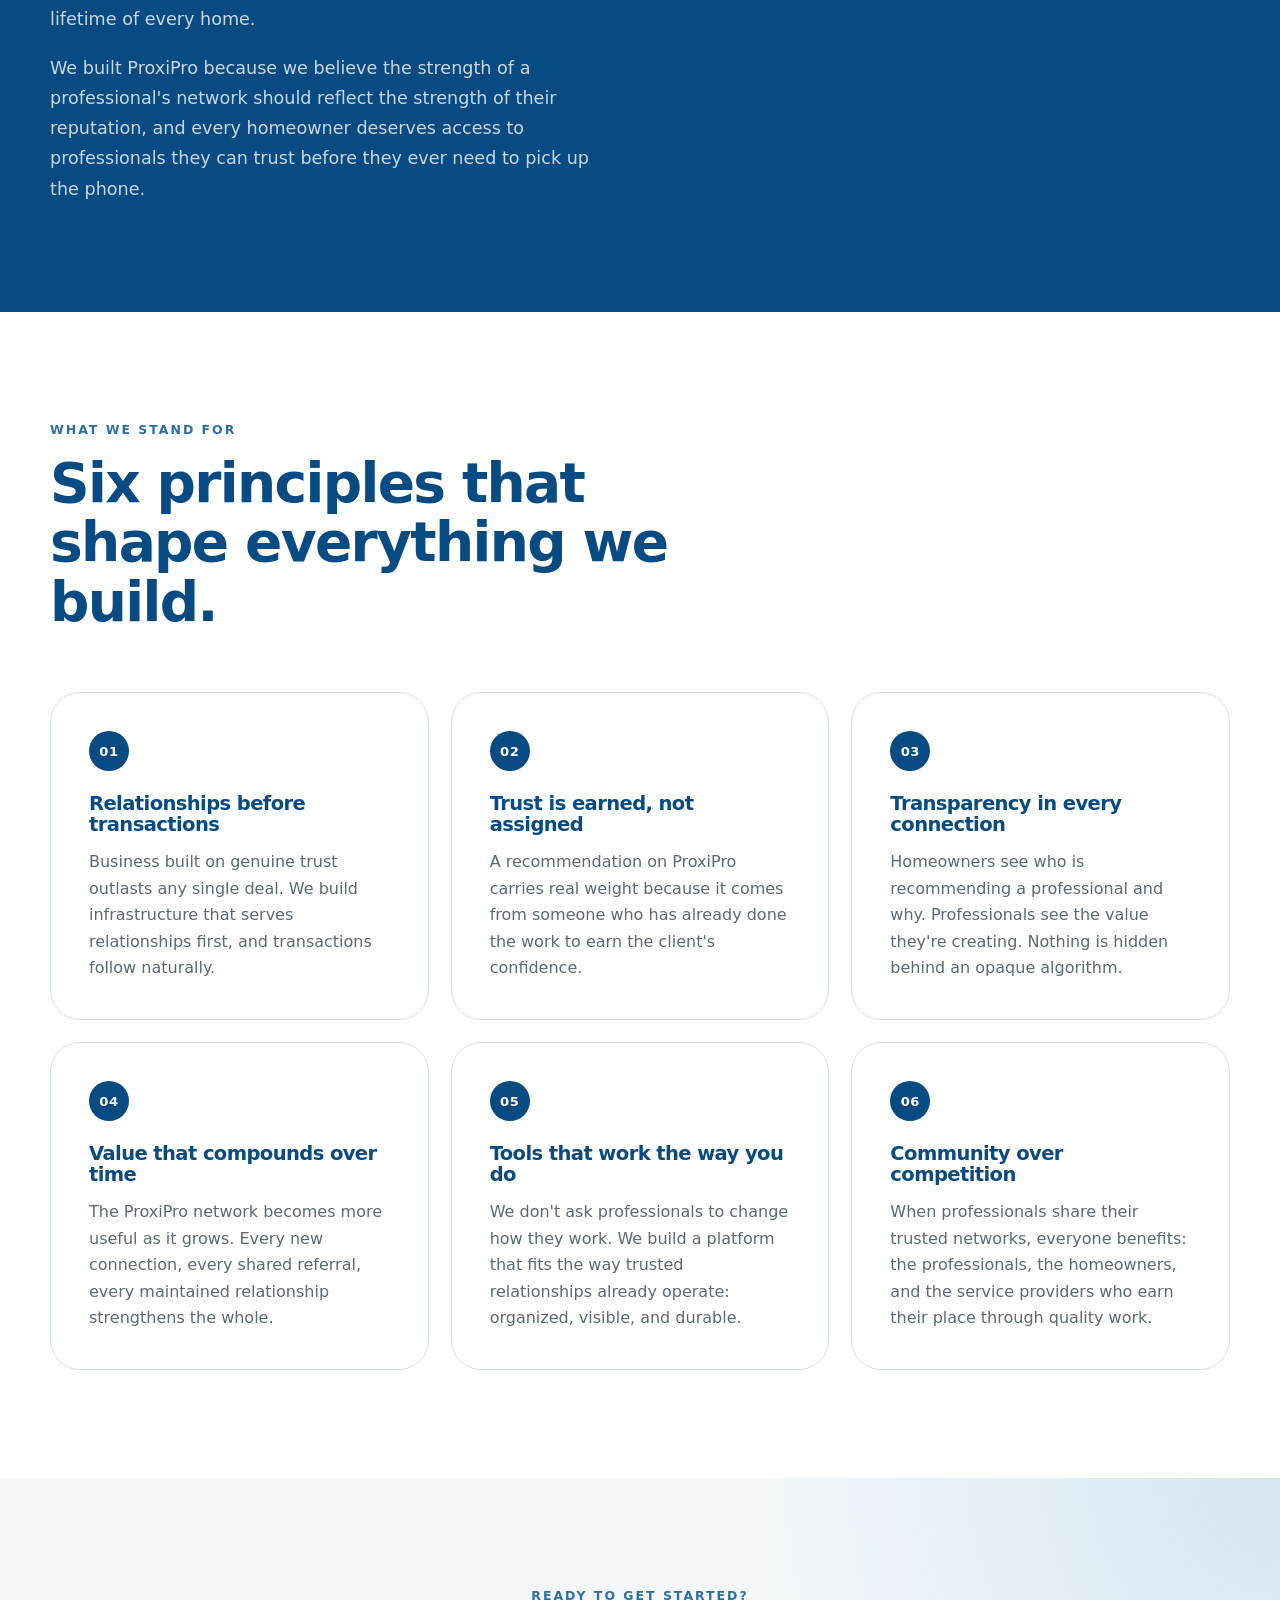
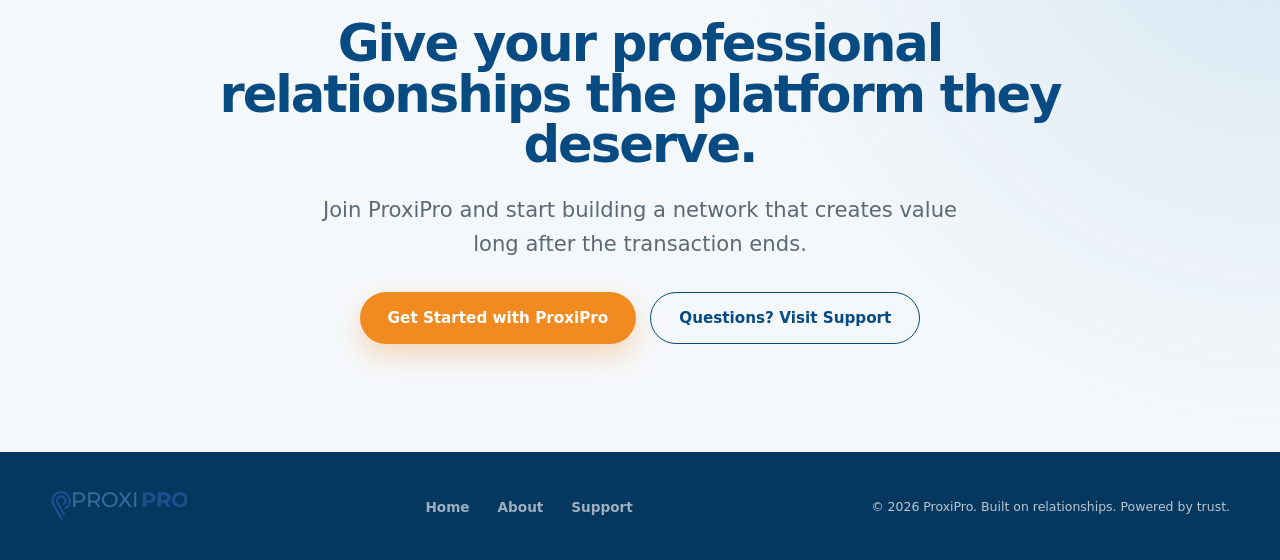
==== commit 3df3b158: "Fix logo pixelation, restore hero logo, remove screenshot rounded corners - Inline SVG logo in nav/f" ====
--- a/about.html
+++ b/about.html
@@ -316,6 +316,9 @@
       .value-card { padding: 28px; }
     }
   </style>
+  <link rel="preconnect" href="https://fonts.googleapis.com">
+  <link rel="preconnect" href="https://fonts.gstatic.com" crossorigin>
+  <link rel="stylesheet" href="https://fonts.googleapis.com/css2?family=Montserrat:wght@500;700&display=swap">
 </head>
 
 <body>
@@ -323,7 +326,11 @@
 <nav class="nav">
   <div class="nav-inner">
     <a class="nav-logo" href="/">
-      <img src="assets/ProxiProLogo.svg" alt="ProxiPro">
+      <svg viewBox="0 0 938.5 219.1" xmlns="http://www.w3.org/2000/svg" role="img" aria-label="ProxiPro">
+        <path fill="#1e4e8d" d="M31.9,97.1c0,0,0-.1,0-.2l-.5-.9h0c-3.6-7-5.6-14.9-5.6-23.2,0-28,22.8-50.8,50.8-50.8s50.8,22.8,50.8,50.8-13.8,38.4-31.3,46.4l8.1,14.1c24-14,39-34.2,39-60.5S113.2,6.3,76.5,6.3,10,36.2,10,72.9s2.4,20.1,6.6,28.9c0,.1.5.9,1.1,2.1.1.3.3.5.4.8,1.8,3.4,4.5,8.7,4.7,8.9l55.3,96.2,5.5-10.3c1.8-3.3,1.7-7.3-.2-10.5"/>
+        <path fill="#1e4e8d" d="M81.1,92.9l7.6,13.4c14.1-4.9,23.9-18.2,23.9-34s-16.2-36.1-36.1-36.1-36.1,16.2-36.1,36.1,1.7,12.3,4.6,17.5h0s5.3,9.3,5.3,9.3l44.8,79.1,5.5-10.3c1.8-3.3,1.7-7.3-.2-10.5l-33.5-59-8.5-15.1s-.5-1-.5-1h0s0,0,0,0c-.2-.4-.5-.9-.7-1.3-1.2-2.6-1.8-5.5-1.8-8.6,0-11.6,9.5-21.1,21.1-21.1s21.1,9.5,21.1,21.1-6.8,18.7-16.5,20.6Z"/>
+        <text font-size="144.7" transform="translate(146.7 119.3)"><tspan fill="#3a699c" font-family="Montserrat,Arial,sans-serif" font-weight="500" x="0" y="0">PROXI</tspan><tspan fill="#1e4e8d" font-family="Montserrat,Arial,sans-serif" font-weight="700" x="473.5" y="0">PRO</tspan></text>
+      </svg>
     </a>
     <ul class="nav-links">
       <li><a href="/">Home</a></li>
@@ -533,7 +540,11 @@
 
 <footer class="footer">
   <div class="container footer-inner">
-    <img class="footer-logo" src="assets/ProxiProLogo.svg" alt="ProxiPro">
+    <svg class="footer-logo-svg" viewBox="0 0 938.5 219.1" xmlns="http://www.w3.org/2000/svg" role="img" aria-label="ProxiPro">
+      <path fill="#1e4e8d" d="M31.9,97.1c0,0,0-.1,0-.2l-.5-.9h0c-3.6-7-5.6-14.9-5.6-23.2,0-28,22.8-50.8,50.8-50.8s50.8,22.8,50.8,50.8-13.8,38.4-31.3,46.4l8.1,14.1c24-14,39-34.2,39-60.5S113.2,6.3,76.5,6.3,10,36.2,10,72.9s2.4,20.1,6.6,28.9c0,.1.5.9,1.1,2.1.1.3.3.5.4.8,1.8,3.4,4.5,8.7,4.7,8.9l55.3,96.2,5.5-10.3c1.8-3.3,1.7-7.3-.2-10.5"/>
+      <path fill="#1e4e8d" d="M81.1,92.9l7.6,13.4c14.1-4.9,23.9-18.2,23.9-34s-16.2-36.1-36.1-36.1-36.1,16.2-36.1,36.1,1.7,12.3,4.6,17.5h0s5.3,9.3,5.3,9.3l44.8,79.1,5.5-10.3c1.8-3.3,1.7-7.3-.2-10.5l-33.5-59-8.5-15.1s-.5-1-.5-1h0s0,0,0,0c-.2-.4-.5-.9-.7-1.3-1.2-2.6-1.8-5.5-1.8-8.6,0-11.6,9.5-21.1,21.1-21.1s21.1,9.5,21.1,21.1-6.8,18.7-16.5,20.6Z"/>
+      <text font-size="144.7" transform="translate(146.7 119.3)"><tspan fill="#3a699c" font-family="Montserrat,Arial,sans-serif" font-weight="500" x="0" y="0">PROXI</tspan><tspan fill="#1e4e8d" font-family="Montserrat,Arial,sans-serif" font-weight="700" x="473.5" y="0">PRO</tspan></text>
+    </svg>
     <ul class="footer-links">
       <li><a href="/">Home</a></li>
       <li><a href="/about">About</a></li>
--- a/styles.css
+++ b/styles.css
@@ -133,10 +133,16 @@
   margin-inline: auto;
 }
 
-.nav-logo img {
+.nav-logo img,
+.nav-logo svg {
   height: 40px;
   width: auto;
-  min-width: 160px;
+}
+
+.footer-logo,
+.footer-logo-svg {
+  height: 32px;
+  width: auto;
 }
 
 .nav-links {
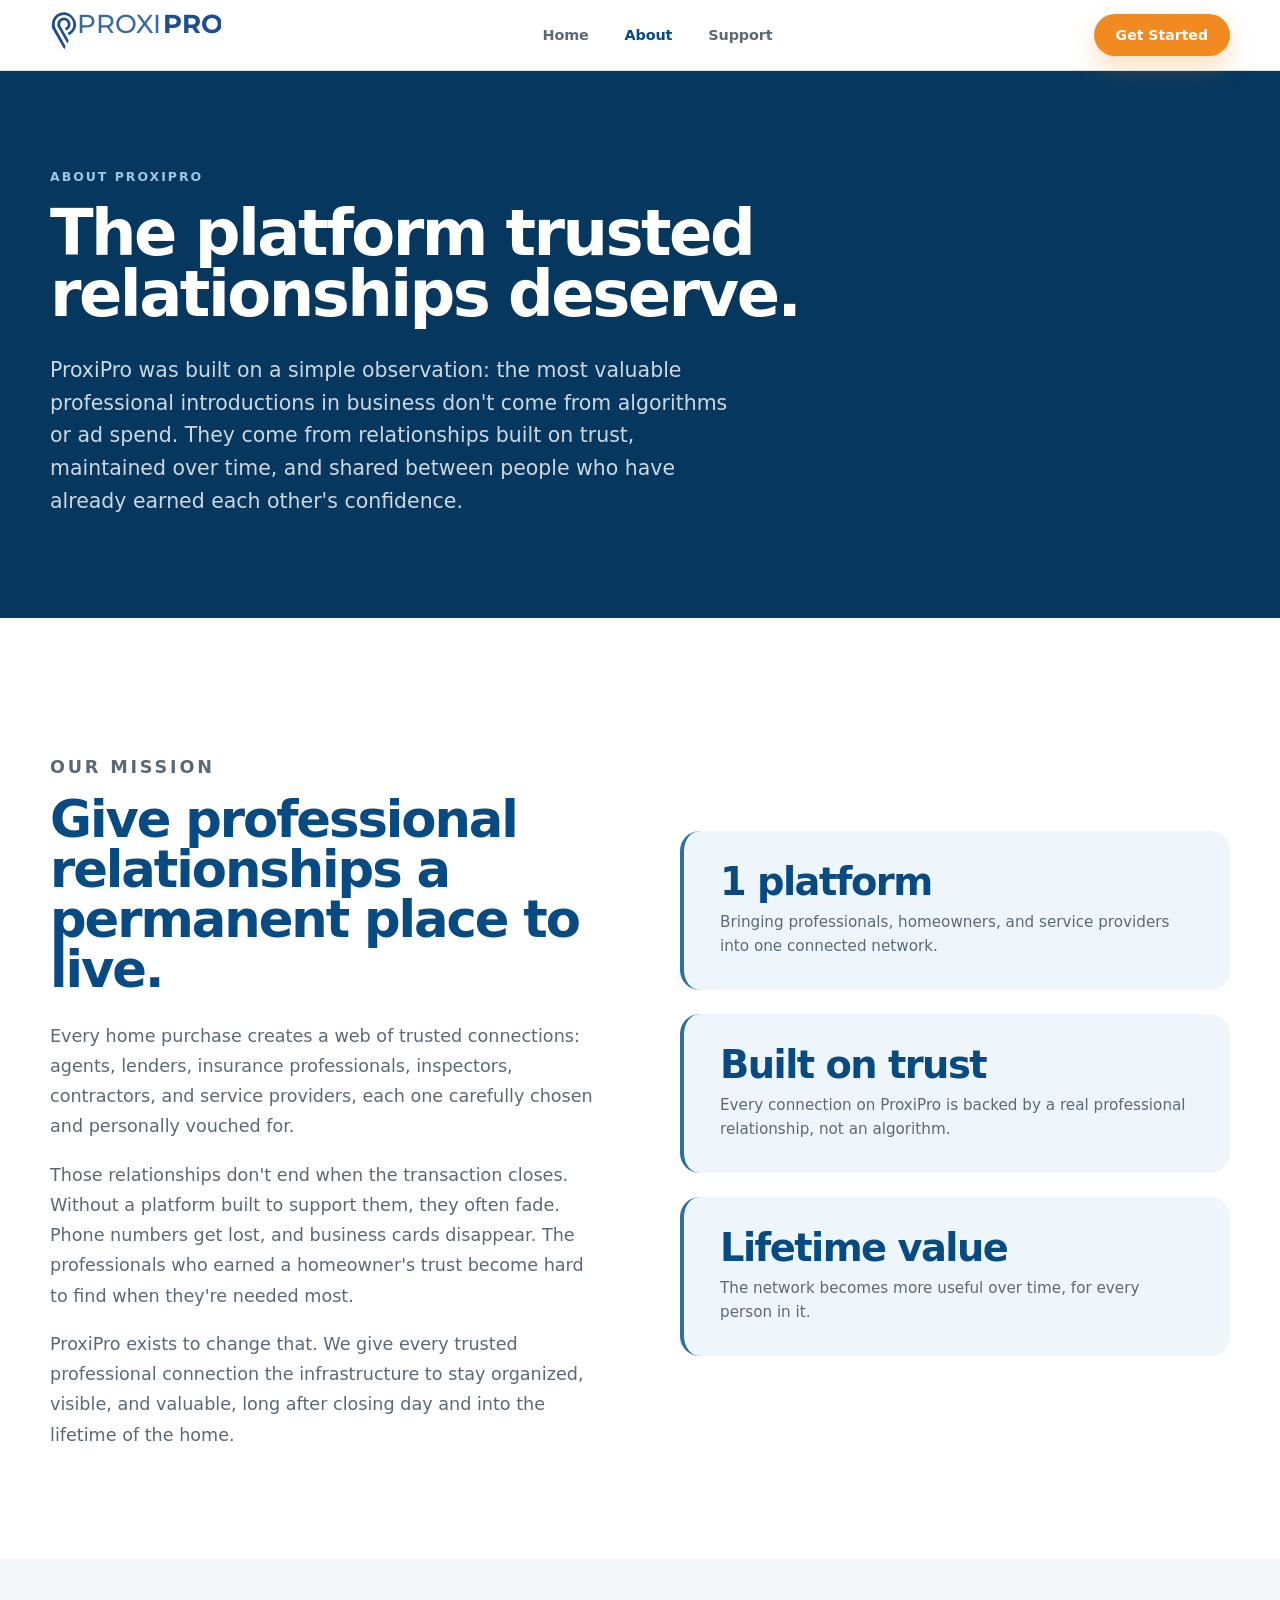
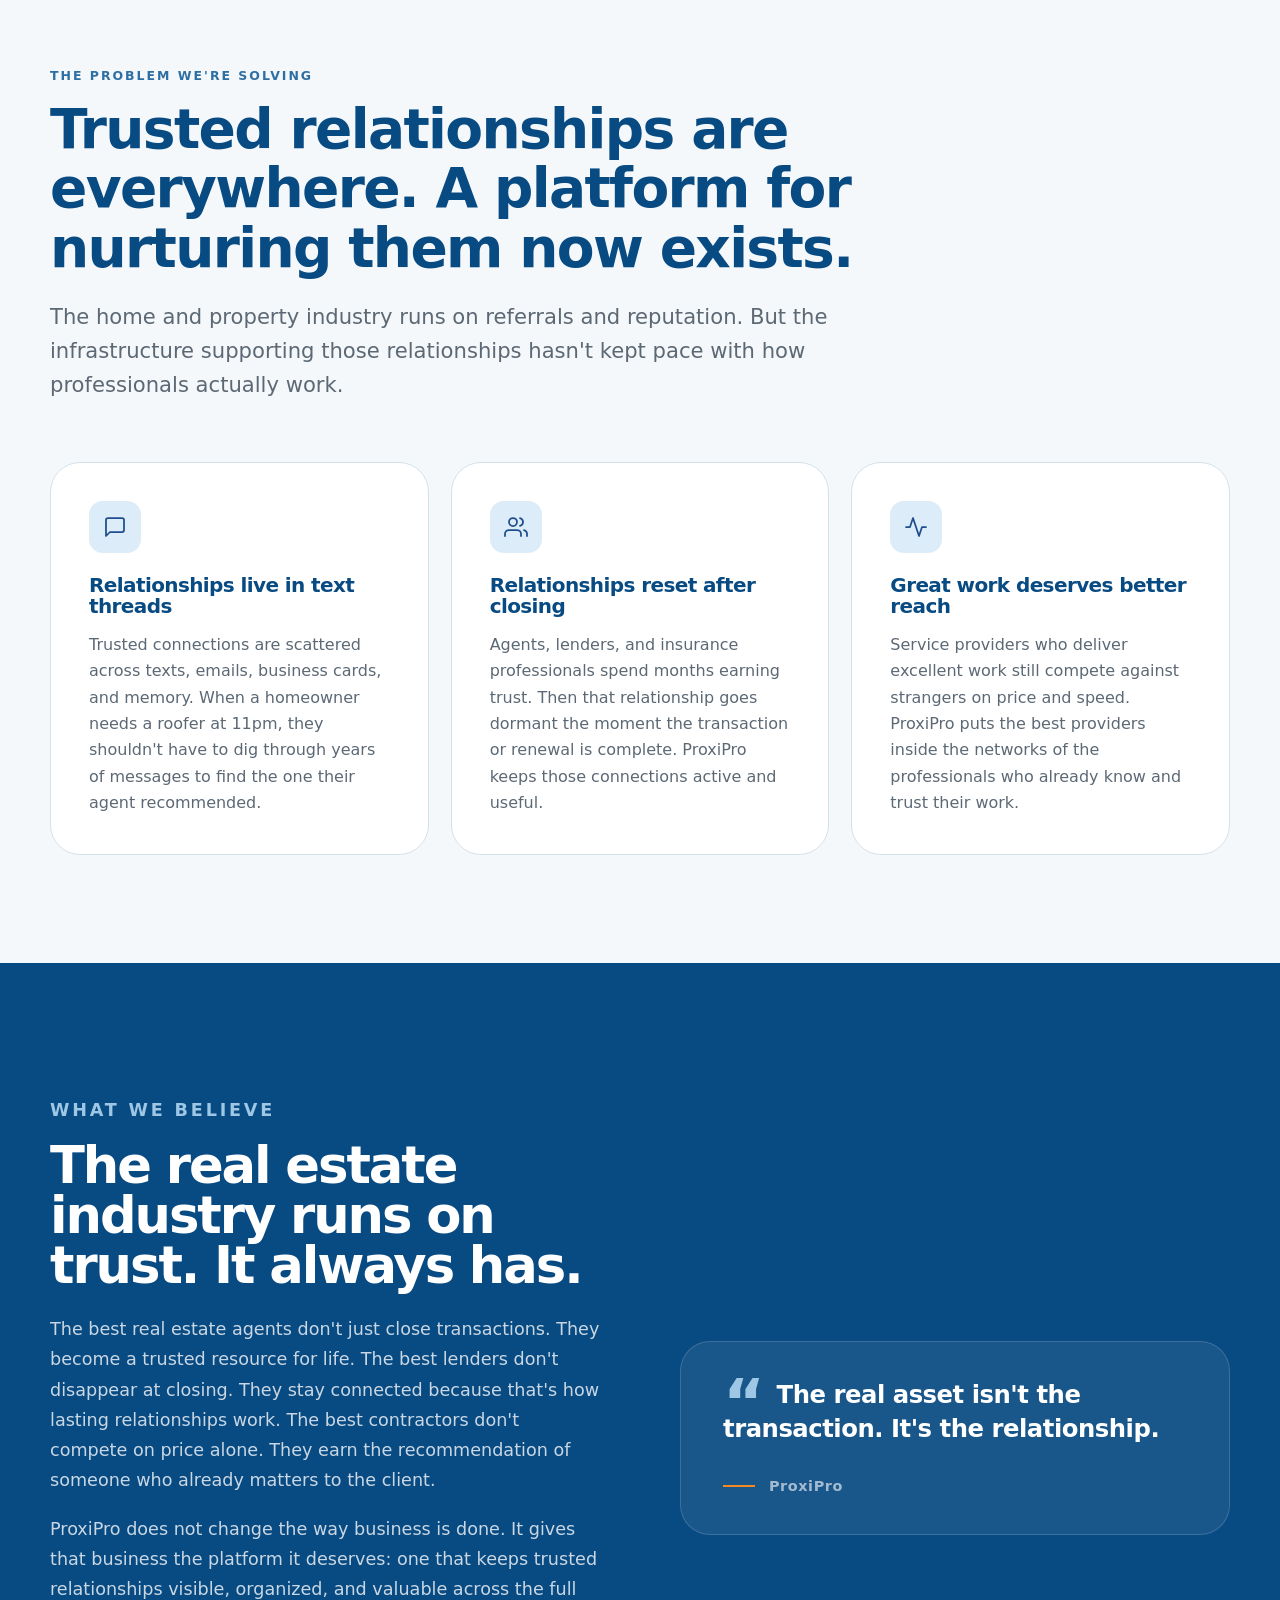
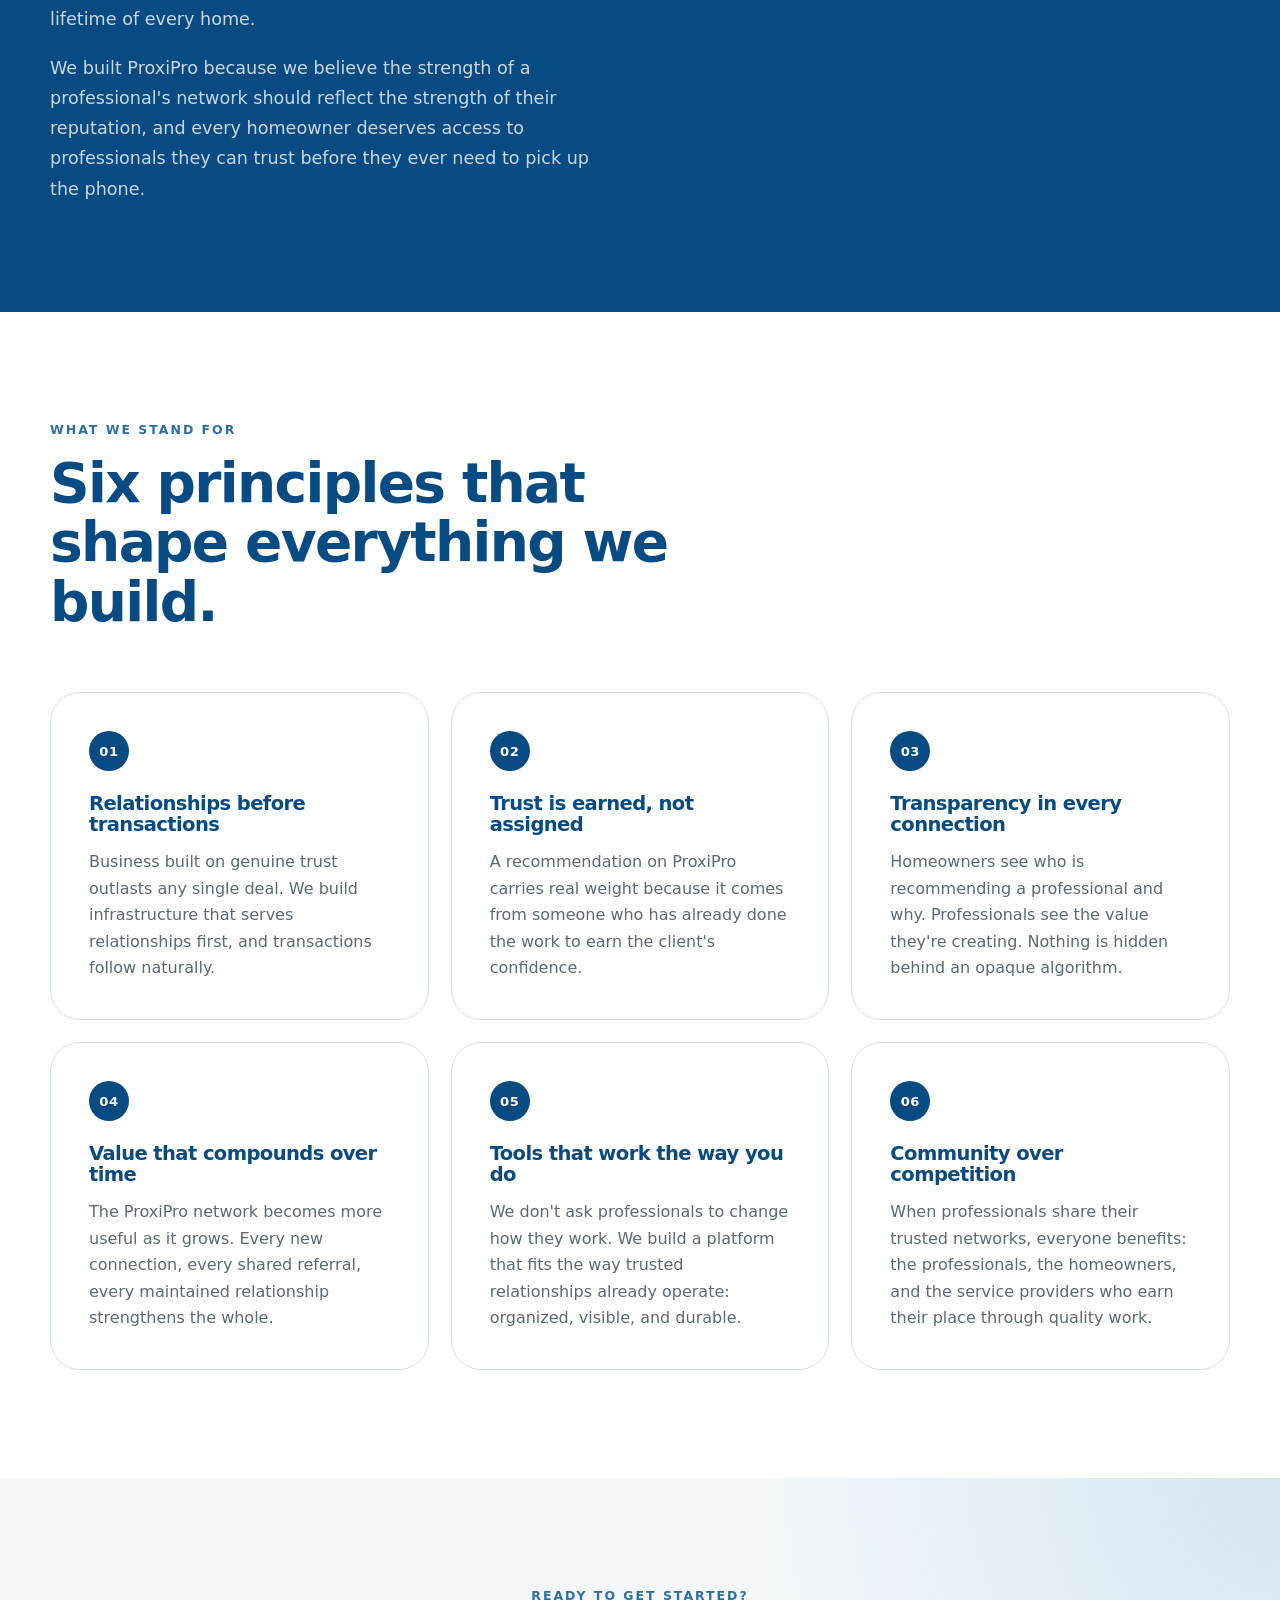
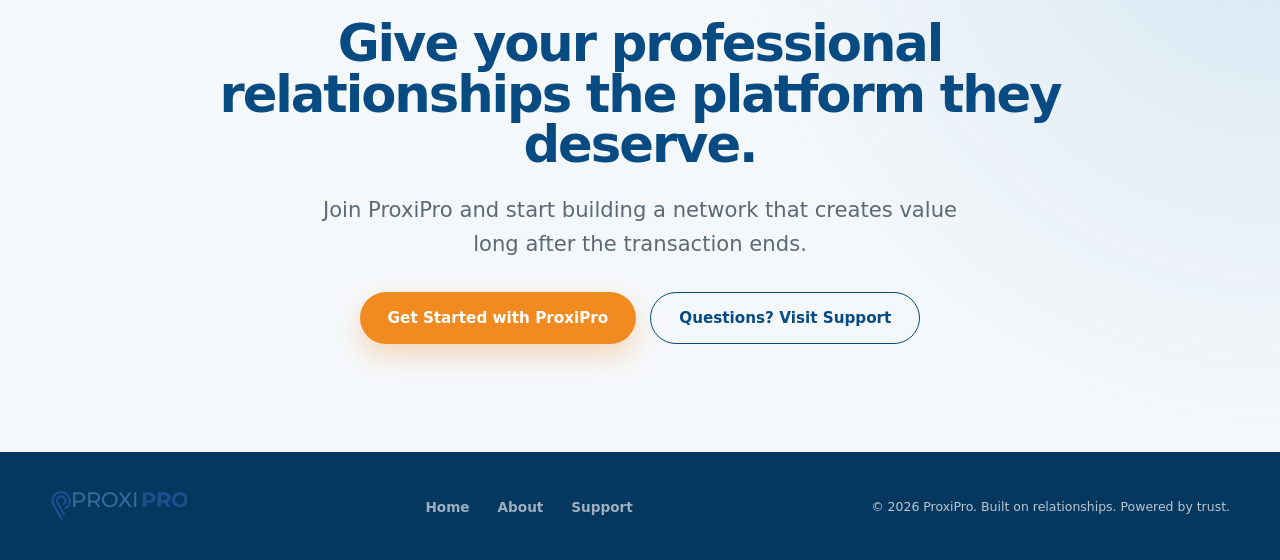
==== commit 7c6e9c90: "Update about page copy: three text edits - 'real estate' → 'business' in hero lead - Revised 'Those " ====
--- a/about.html
+++ b/about.html
@@ -361,7 +361,7 @@
       <p class="eyebrow">About ProxiPro</p>
       <h1>The platform trusted relationships deserve.</h1>
       <p class="lead">
-        ProxiPro was built on a simple observation: the most valuable professional introductions in real estate don't come from algorithms or ad spend. They come from relationships built on trust, maintained over time, and shared between people who have already earned each other's confidence.
+        ProxiPro was built on a simple observation: the most valuable professional introductions in business don't come from algorithms or ad spend. They come from relationships built on trust, maintained over time, and shared between people who have already earned each other's confidence.
       </p>
     </div>
   </section>
@@ -376,7 +376,7 @@
             Every home purchase creates a web of trusted connections: agents, lenders, insurance professionals, inspectors, contractors, and service providers, each one carefully chosen and personally vouched for.
           </p>
           <p>
-            Those relationships don't end when the transaction does. But without a platform built to support them, they fade. Phone numbers get lost. Business cards disappear. The professionals who earned a homeowner's trust become hard to find when they're needed most.
+            Those relationships don't end when the transaction closes. Without a platform built to support them, they often fade. Phone numbers get lost, and business cards disappear. The professionals who earned a homeowner's trust become hard to find when they're needed most.
           </p>
           <p>
             ProxiPro exists to change that. We give every trusted professional connection the infrastructure to stay organized, visible, and valuable, long after closing day and into the lifetime of the home.
@@ -405,7 +405,7 @@
     <div class="container">
       <div class="problem-heading">
         <p class="eyebrow">The Problem We're Solving</p>
-        <h2>Trusted relationships are everywhere. A platform for them isn't.</h2>
+        <h2>Trusted relationships are everywhere. A platform for nurturing them now exists.</h2>
         <p class="lead">
           The home and property industry runs on referrals and reputation. But the infrastructure supporting those relationships hasn't kept pace with how professionals actually work.
         </p>
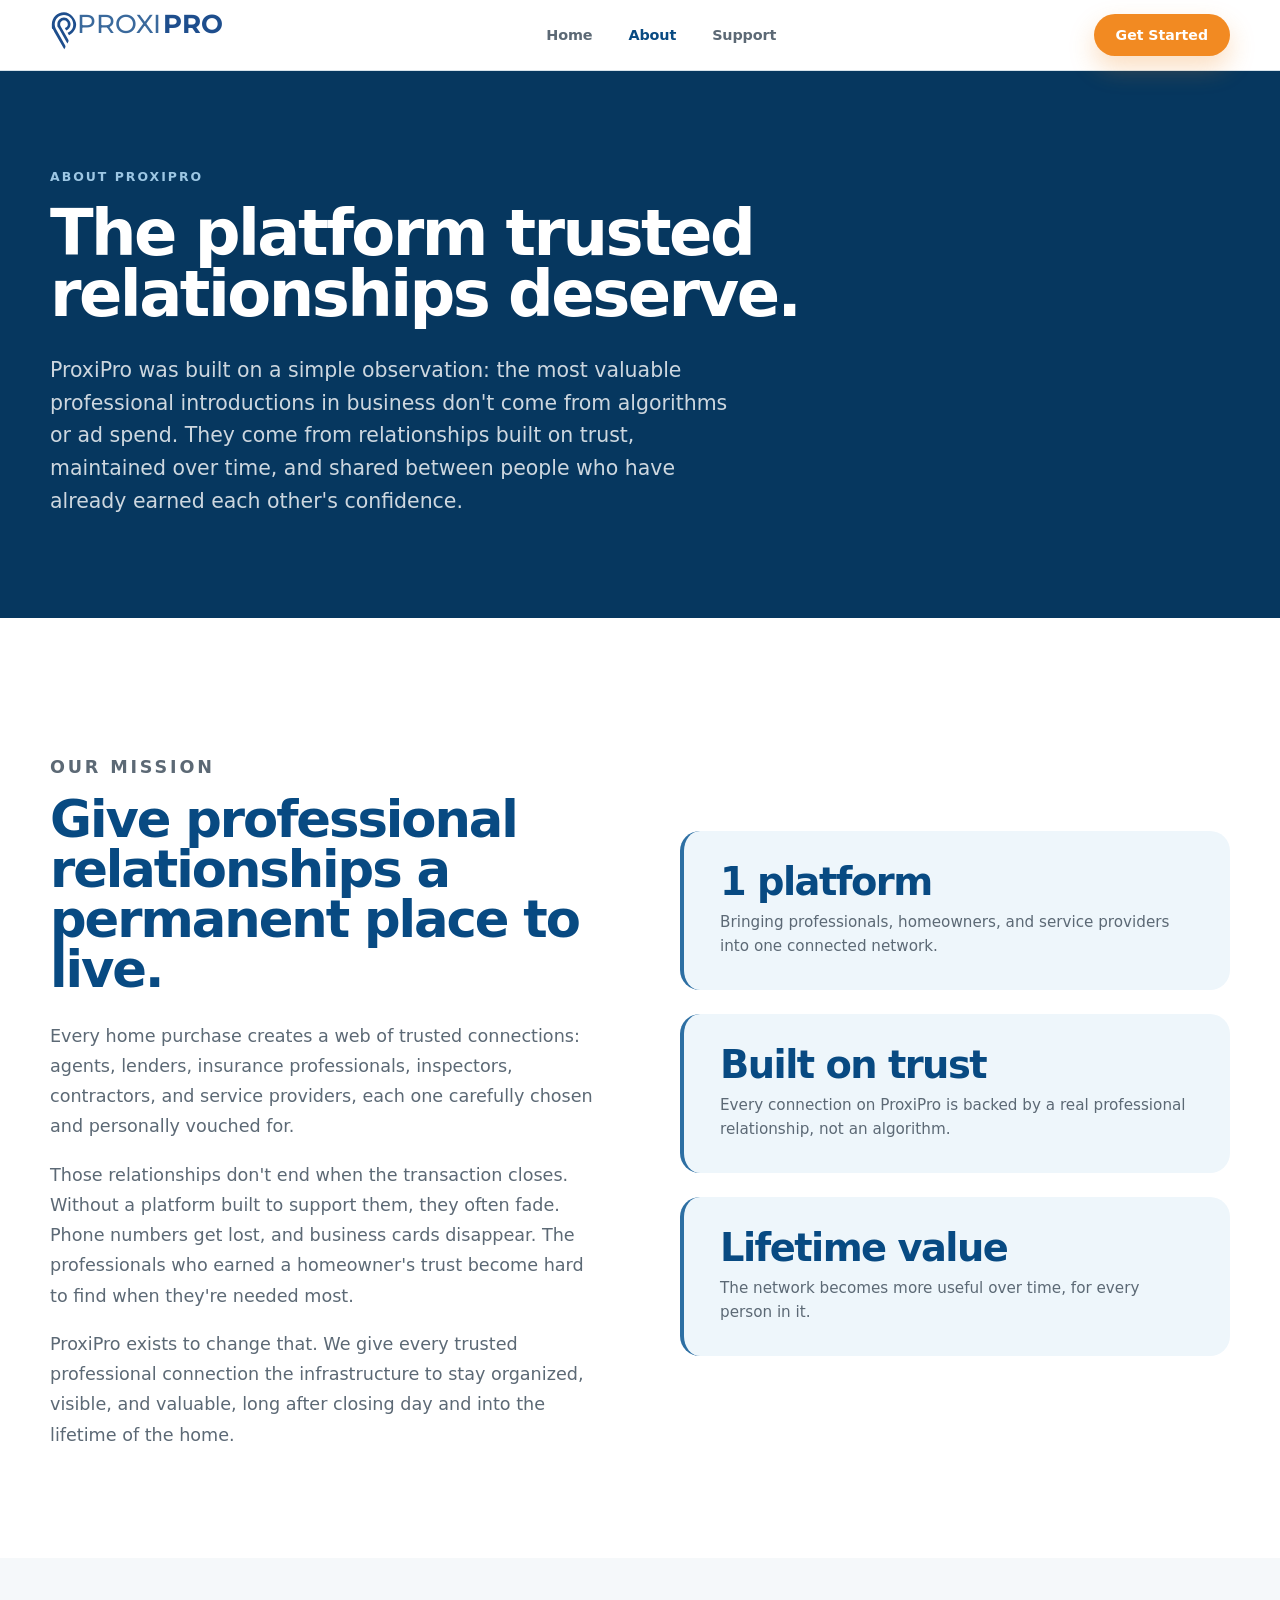
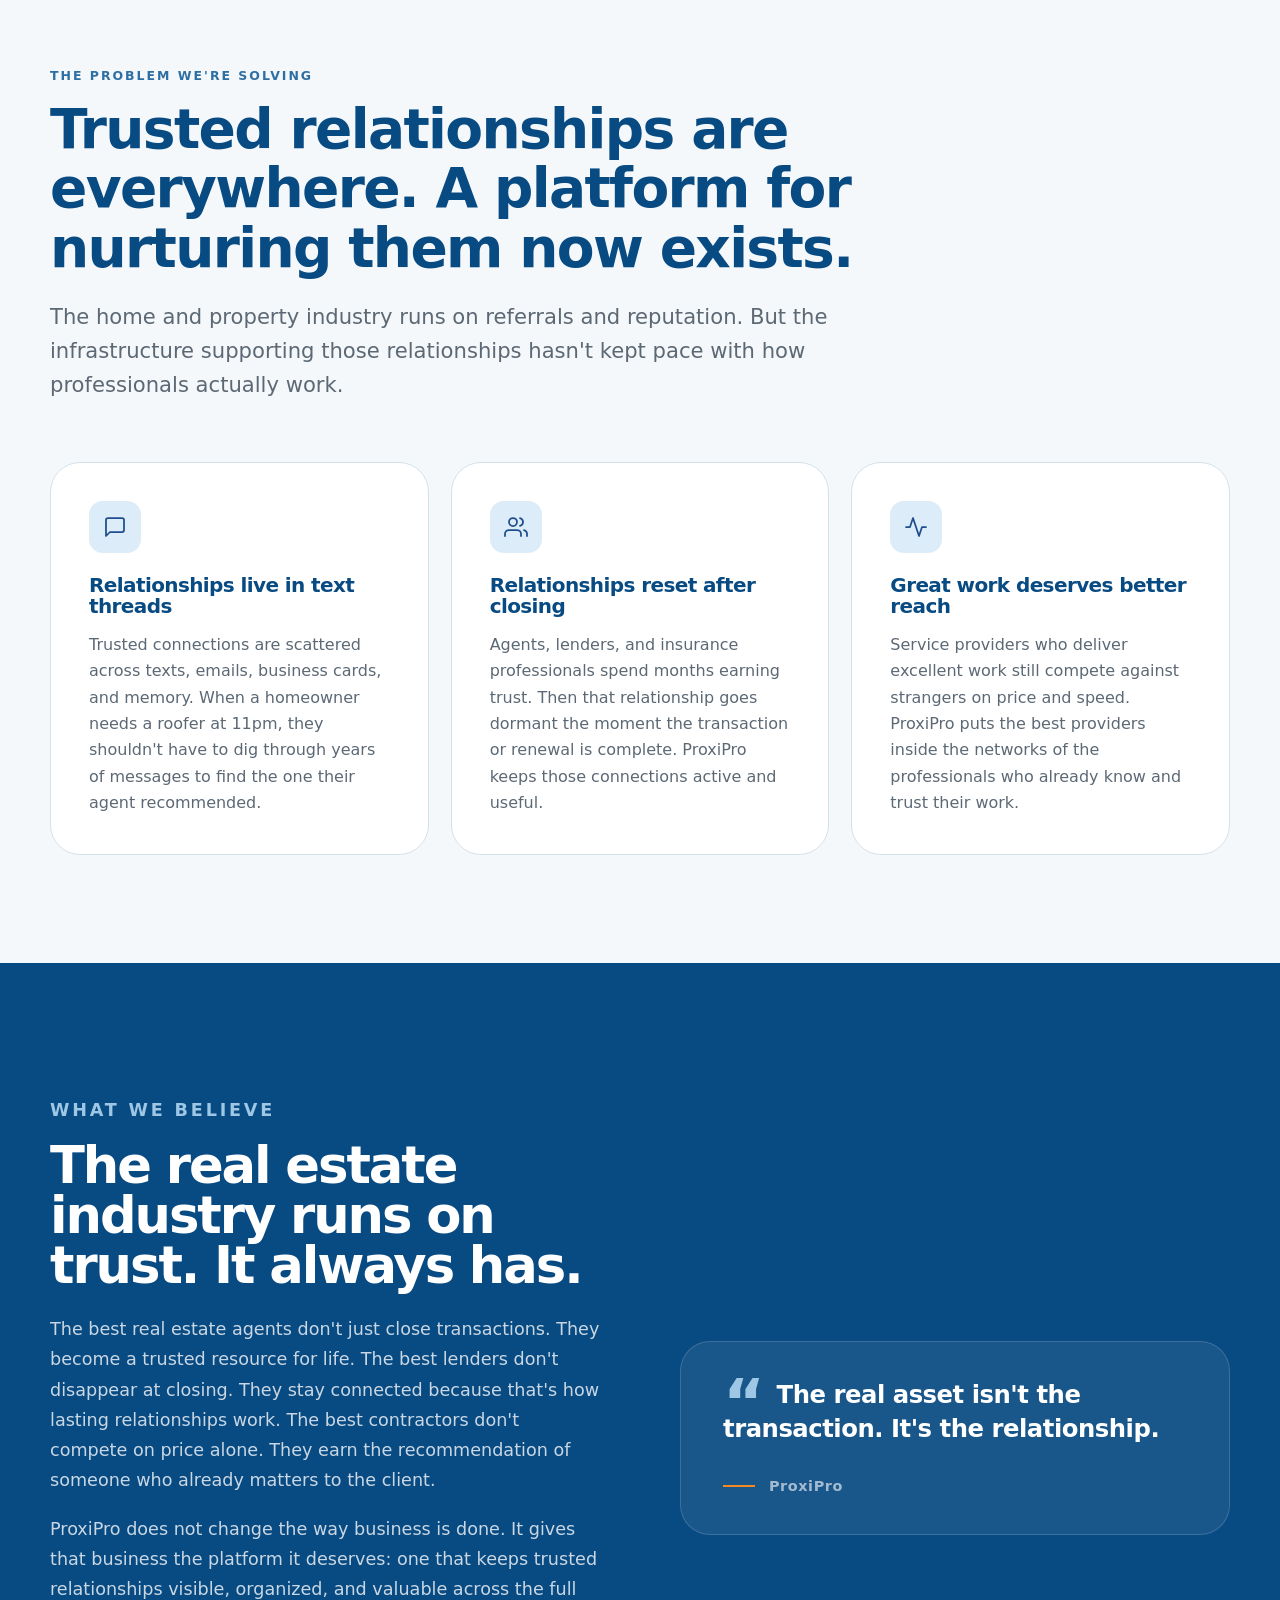
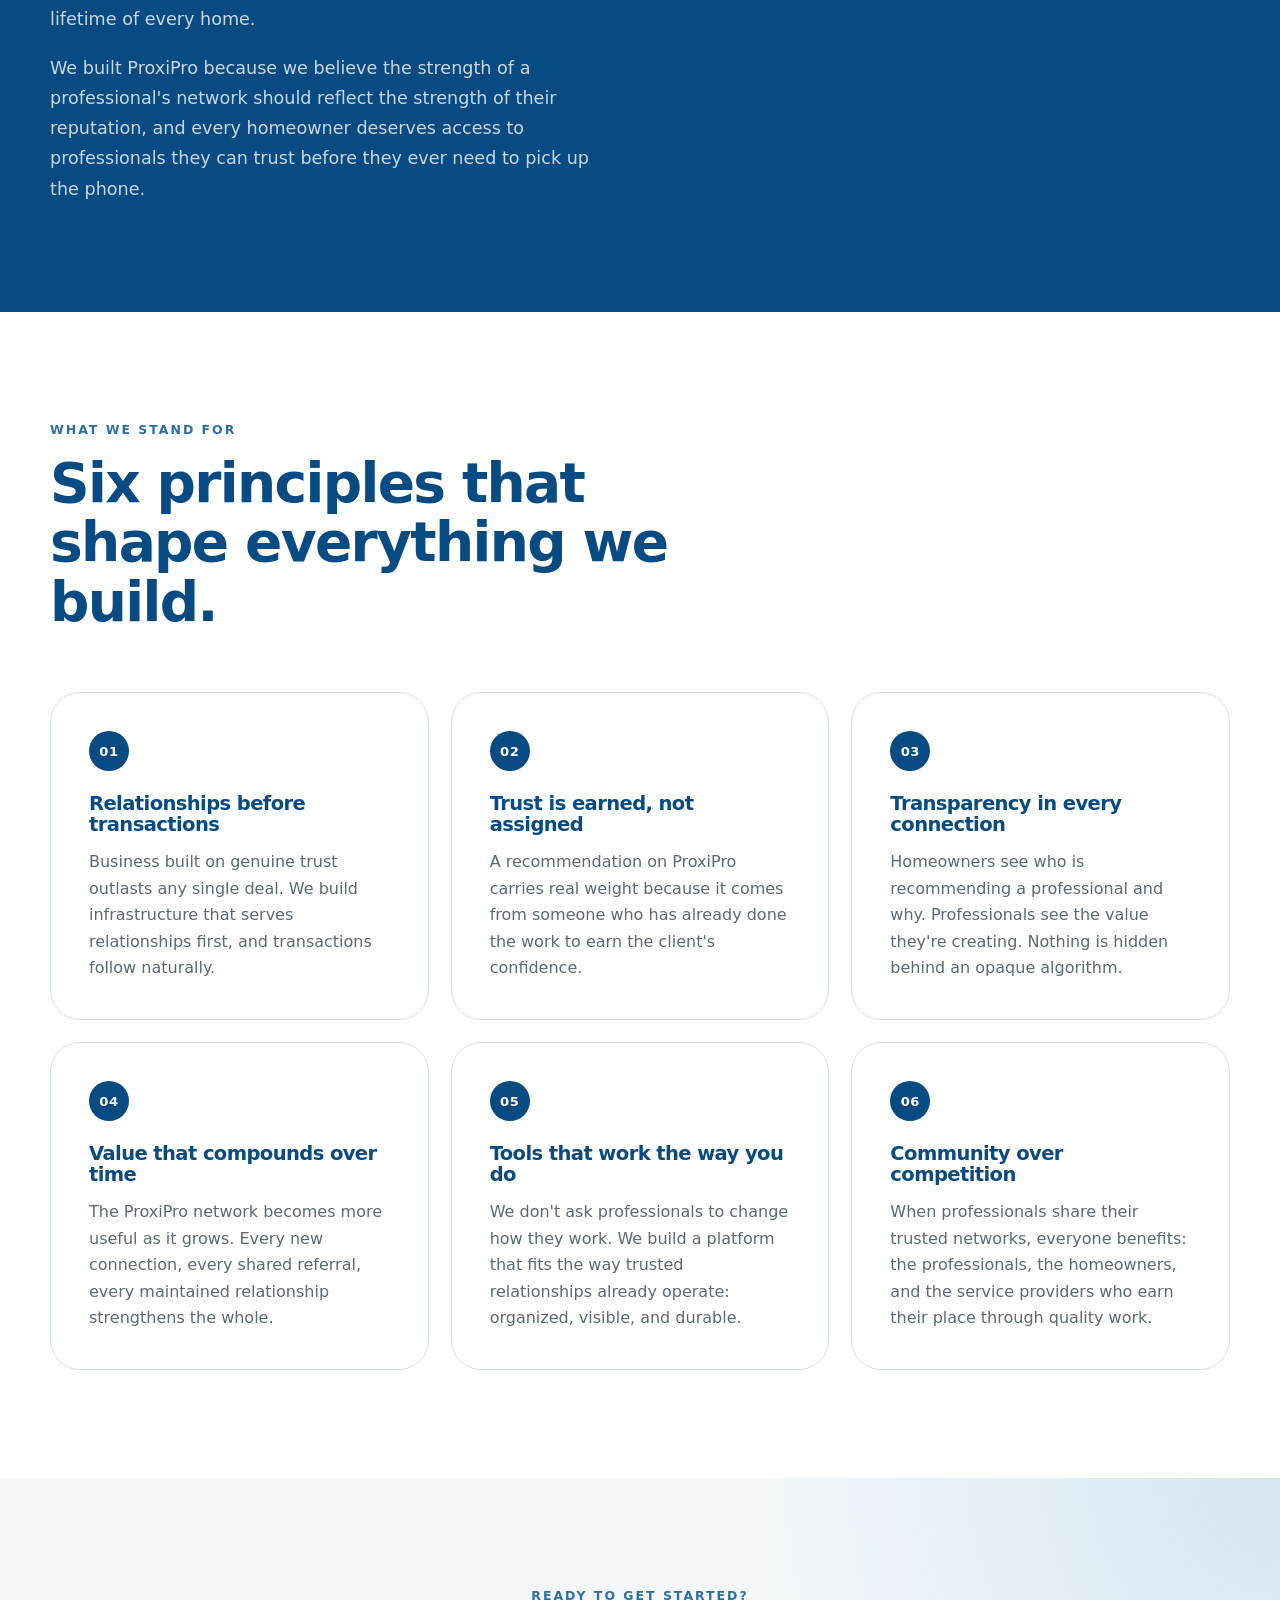
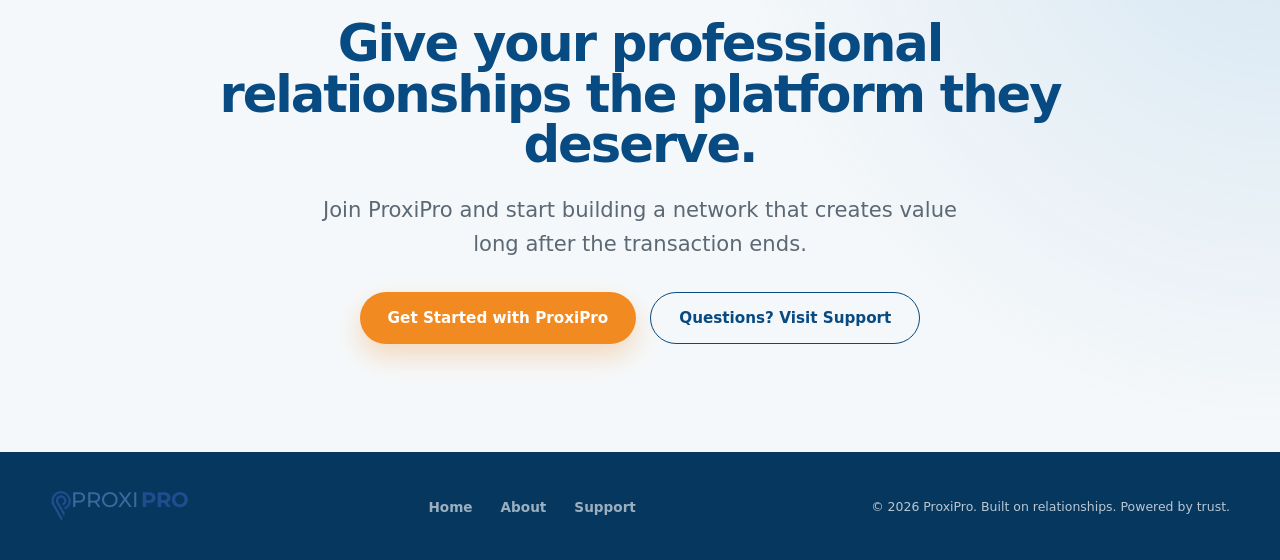
==== commit 0ada14ae: "Fix nav logo O clipping: widen SVG viewBox and add overflow visible Co-Authored-By: Claude Sonnet 4." ====
--- a/about.html
+++ b/about.html
@@ -326,7 +326,7 @@
 <nav class="nav">
   <div class="nav-inner">
     <a class="nav-logo" href="/">
-      <svg viewBox="0 0 938.5 219.1" xmlns="http://www.w3.org/2000/svg" role="img" aria-label="ProxiPro">
+      <svg viewBox="0 0 980 219.1" xmlns="http://www.w3.org/2000/svg" role="img" aria-label="ProxiPro" overflow="visible">
         <path fill="#1e4e8d" d="M31.9,97.1c0,0,0-.1,0-.2l-.5-.9h0c-3.6-7-5.6-14.9-5.6-23.2,0-28,22.8-50.8,50.8-50.8s50.8,22.8,50.8,50.8-13.8,38.4-31.3,46.4l8.1,14.1c24-14,39-34.2,39-60.5S113.2,6.3,76.5,6.3,10,36.2,10,72.9s2.4,20.1,6.6,28.9c0,.1.5.9,1.1,2.1.1.3.3.5.4.8,1.8,3.4,4.5,8.7,4.7,8.9l55.3,96.2,5.5-10.3c1.8-3.3,1.7-7.3-.2-10.5"/>
         <path fill="#1e4e8d" d="M81.1,92.9l7.6,13.4c14.1-4.9,23.9-18.2,23.9-34s-16.2-36.1-36.1-36.1-36.1,16.2-36.1,36.1,1.7,12.3,4.6,17.5h0s5.3,9.3,5.3,9.3l44.8,79.1,5.5-10.3c1.8-3.3,1.7-7.3-.2-10.5l-33.5-59-8.5-15.1s-.5-1-.5-1h0s0,0,0,0c-.2-.4-.5-.9-.7-1.3-1.2-2.6-1.8-5.5-1.8-8.6,0-11.6,9.5-21.1,21.1-21.1s21.1,9.5,21.1,21.1-6.8,18.7-16.5,20.6Z"/>
         <text font-size="144.7" transform="translate(146.7 119.3)"><tspan fill="#3a699c" font-family="Montserrat,Arial,sans-serif" font-weight="500" x="0" y="0">PROXI</tspan><tspan fill="#1e4e8d" font-family="Montserrat,Arial,sans-serif" font-weight="700" x="473.5" y="0">PRO</tspan></text>
@@ -540,7 +540,7 @@
 
 <footer class="footer">
   <div class="container footer-inner">
-    <svg class="footer-logo-svg" viewBox="0 0 938.5 219.1" xmlns="http://www.w3.org/2000/svg" role="img" aria-label="ProxiPro">
+    <svg class="footer-logo-svg" viewBox="0 0 980 219.1" xmlns="http://www.w3.org/2000/svg" role="img" aria-label="ProxiPro" overflow="visible">
       <path fill="#1e4e8d" d="M31.9,97.1c0,0,0-.1,0-.2l-.5-.9h0c-3.6-7-5.6-14.9-5.6-23.2,0-28,22.8-50.8,50.8-50.8s50.8,22.8,50.8,50.8-13.8,38.4-31.3,46.4l8.1,14.1c24-14,39-34.2,39-60.5S113.2,6.3,76.5,6.3,10,36.2,10,72.9s2.4,20.1,6.6,28.9c0,.1.5.9,1.1,2.1.1.3.3.5.4.8,1.8,3.4,4.5,8.7,4.7,8.9l55.3,96.2,5.5-10.3c1.8-3.3,1.7-7.3-.2-10.5"/>
       <path fill="#1e4e8d" d="M81.1,92.9l7.6,13.4c14.1-4.9,23.9-18.2,23.9-34s-16.2-36.1-36.1-36.1-36.1,16.2-36.1,36.1,1.7,12.3,4.6,17.5h0s5.3,9.3,5.3,9.3l44.8,79.1,5.5-10.3c1.8-3.3,1.7-7.3-.2-10.5l-33.5-59-8.5-15.1s-.5-1-.5-1h0s0,0,0,0c-.2-.4-.5-.9-.7-1.3-1.2-2.6-1.8-5.5-1.8-8.6,0-11.6,9.5-21.1,21.1-21.1s21.1,9.5,21.1,21.1-6.8,18.7-16.5,20.6Z"/>
       <text font-size="144.7" transform="translate(146.7 119.3)"><tspan fill="#3a699c" font-family="Montserrat,Arial,sans-serif" font-weight="500" x="0" y="0">PROXI</tspan><tspan fill="#1e4e8d" font-family="Montserrat,Arial,sans-serif" font-weight="700" x="473.5" y="0">PRO</tspan></text>
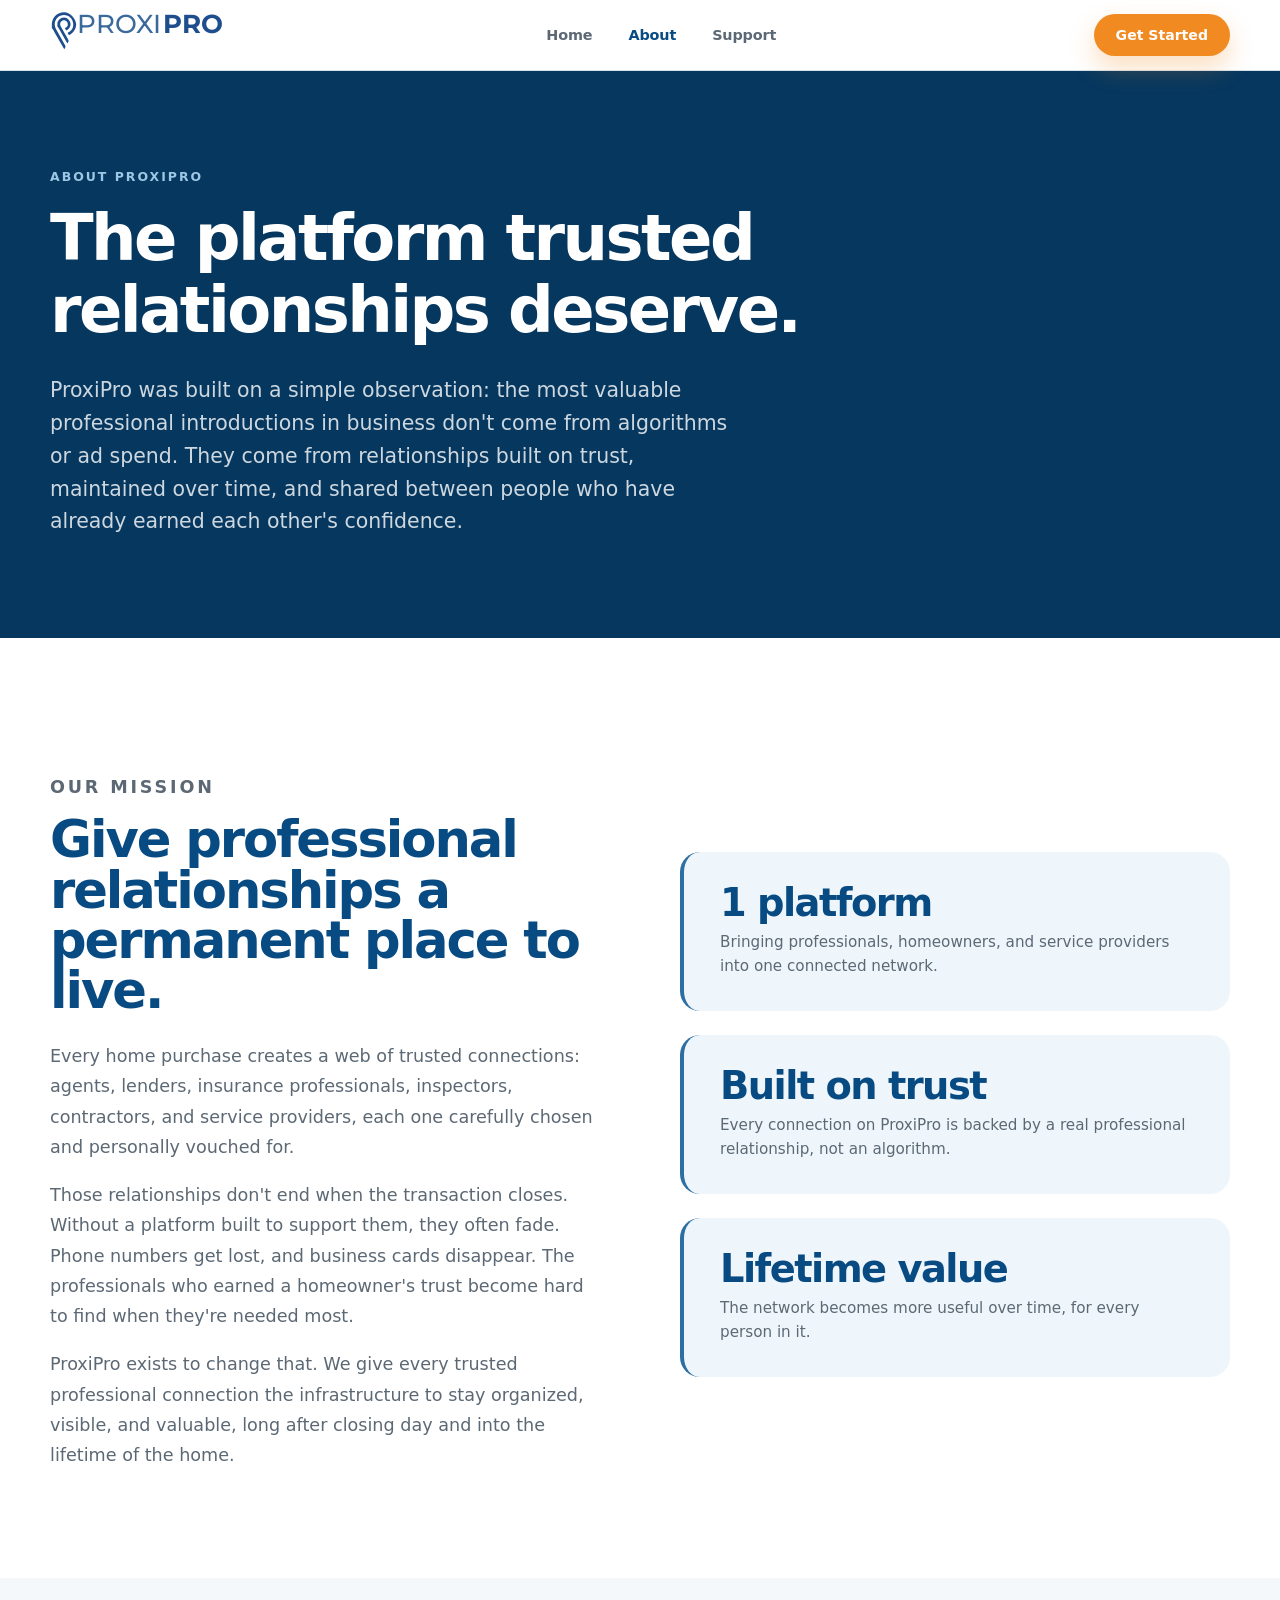
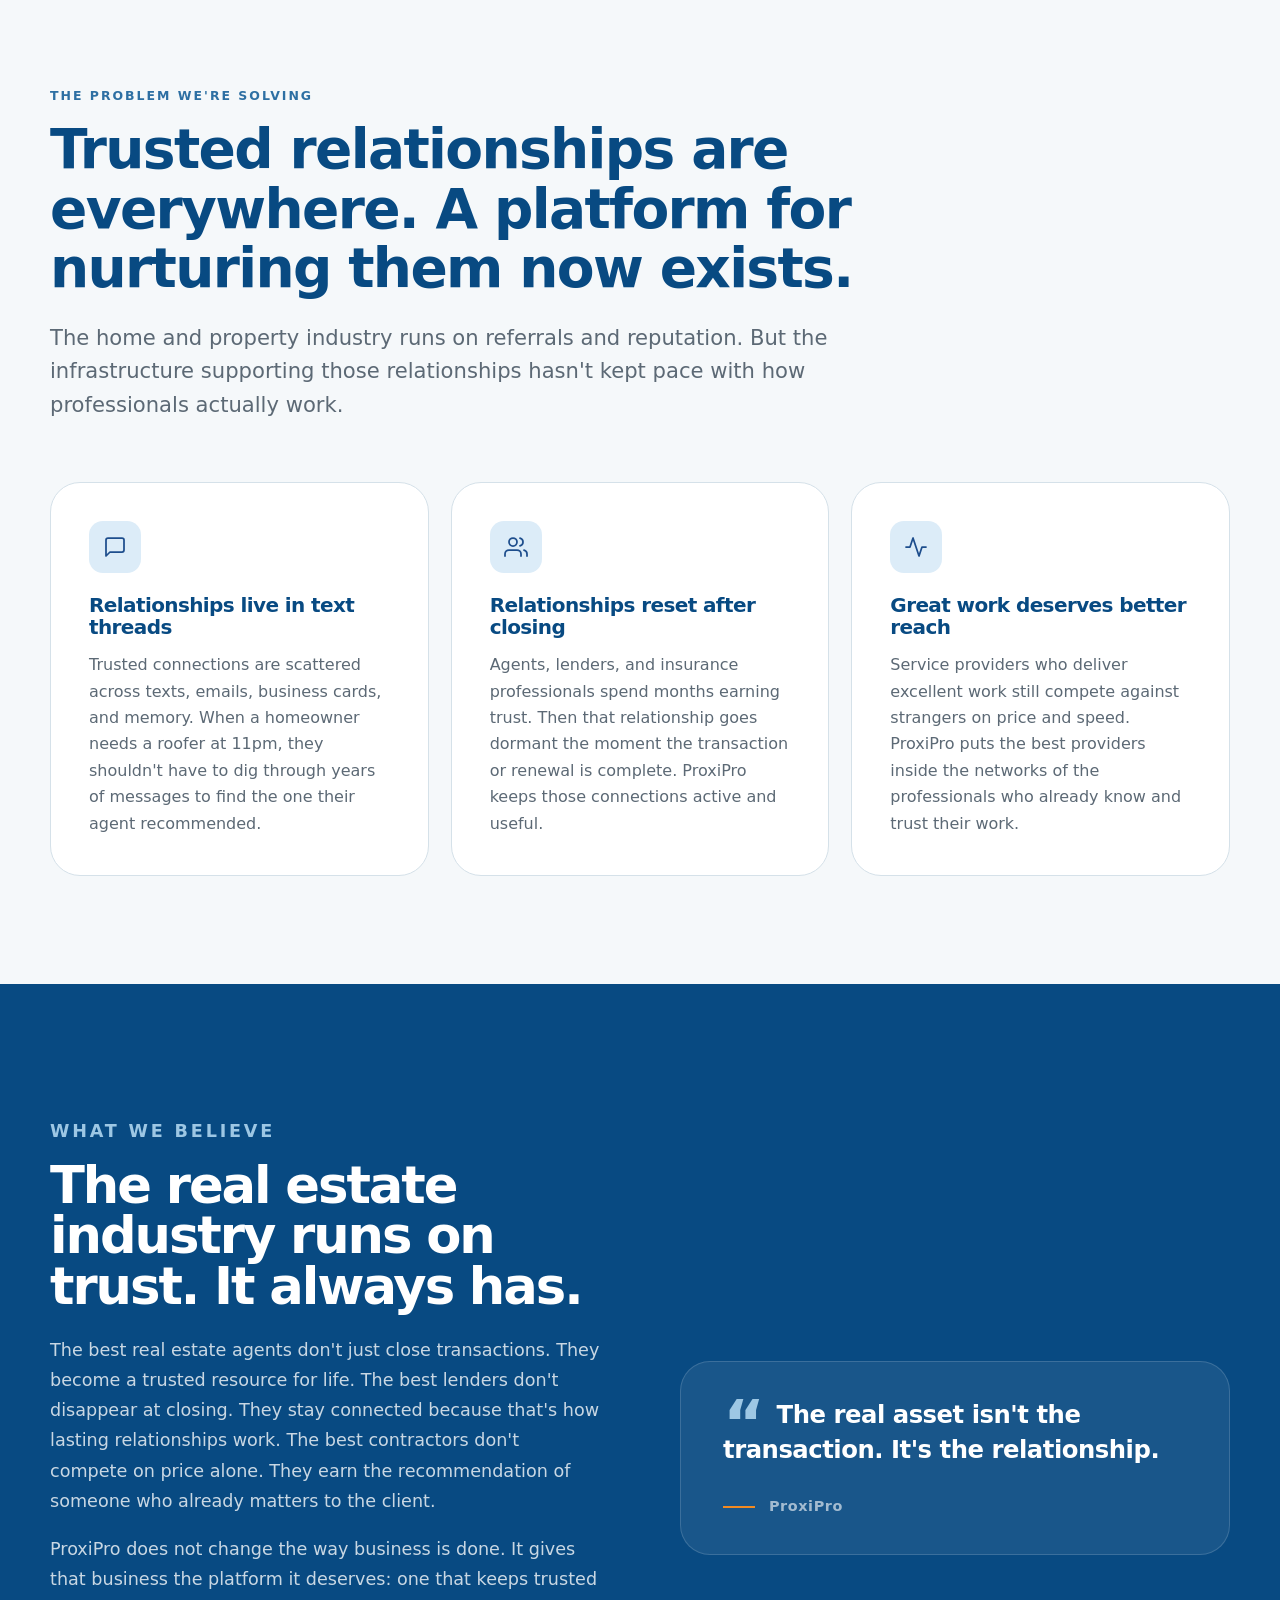
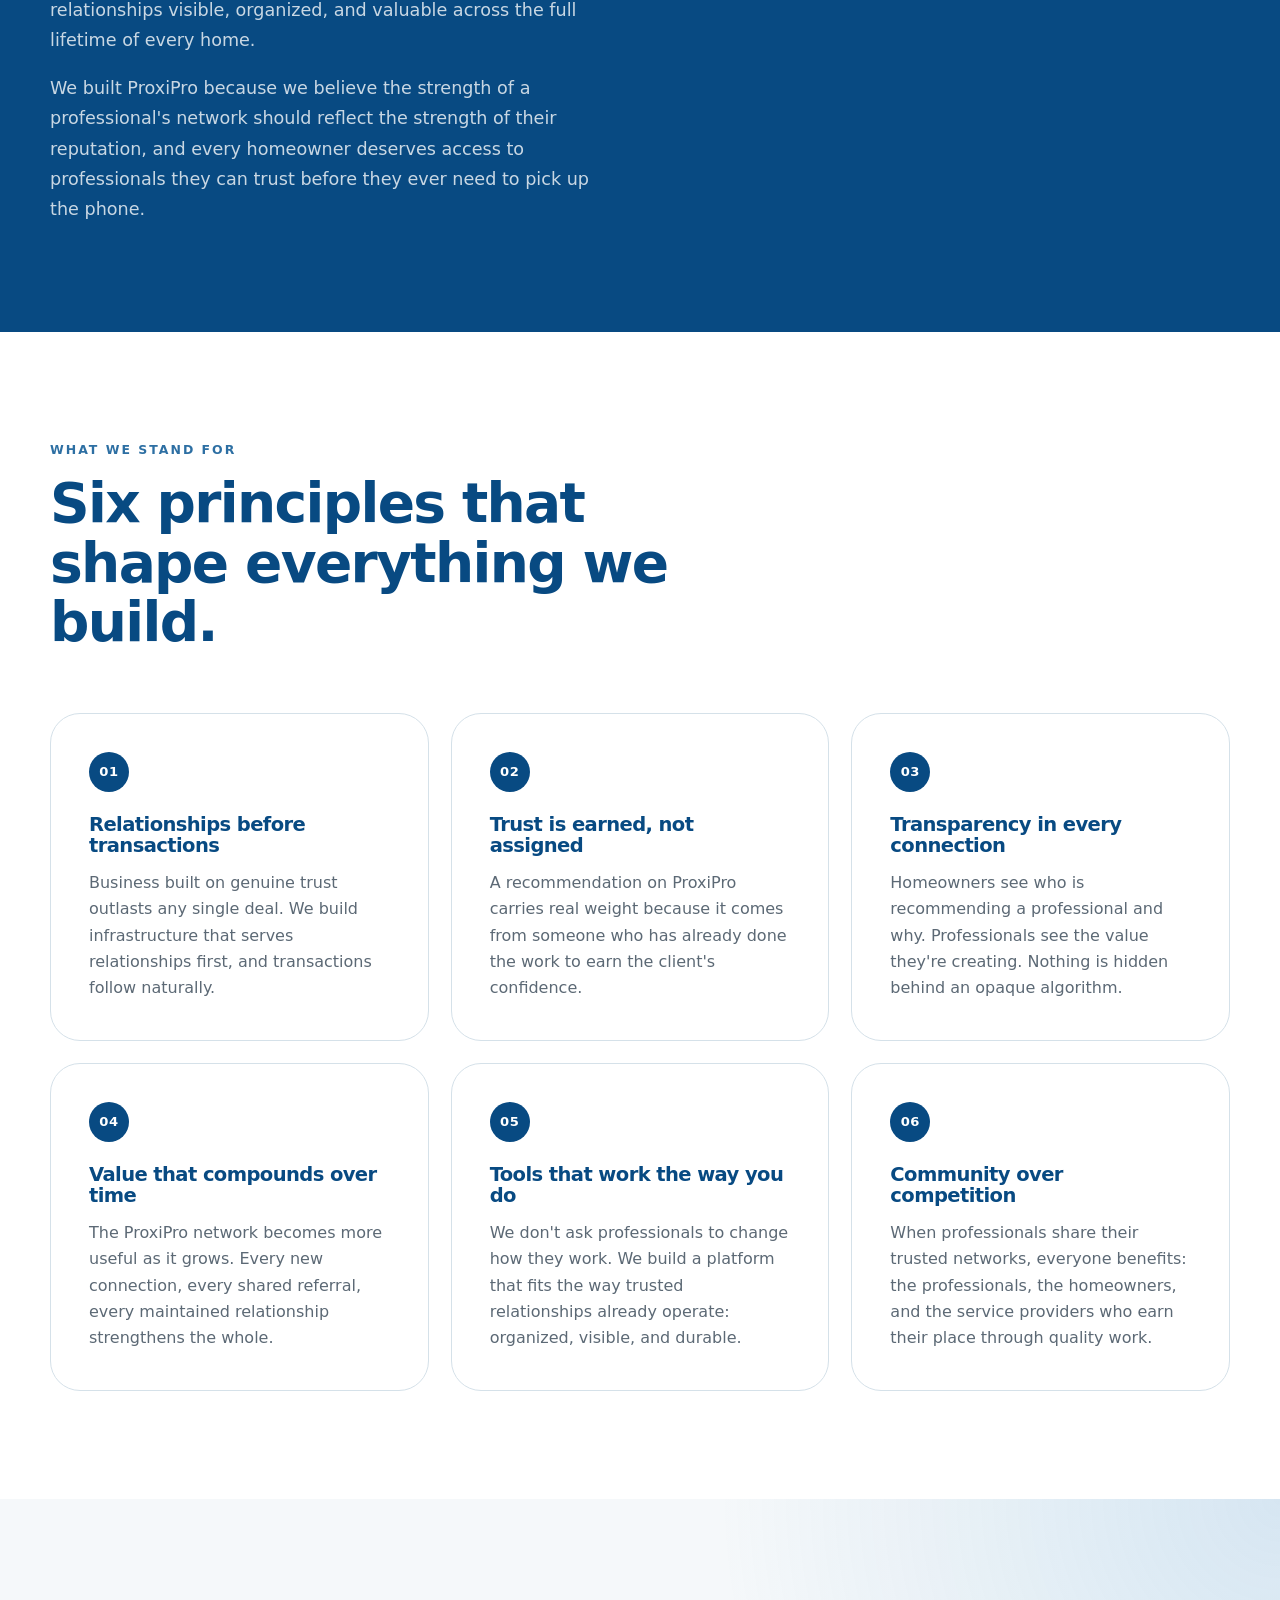
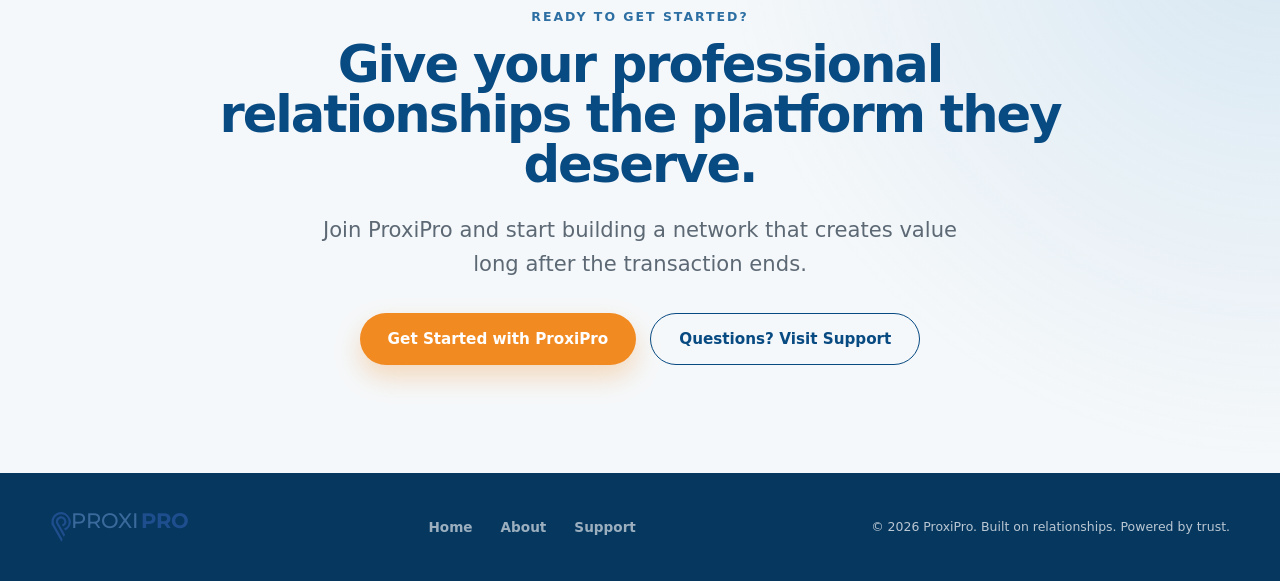
==== commit f9f44dbe: "Fix about hero h1 line-height overlap: .96 → 1.12 Co-Authored-By: Claude Sonnet 4.6 <noreply@anthrop" ====
--- a/about.html
+++ b/about.html
@@ -19,7 +19,7 @@
     .about-hero h1 {
       font-size: clamp(3rem, 5vw, 5.2rem);
       letter-spacing: -.04em;
-      line-height: .96;
+      line-height: 1.12;
       max-width: 820px;
       margin-top: 16px;
     }
